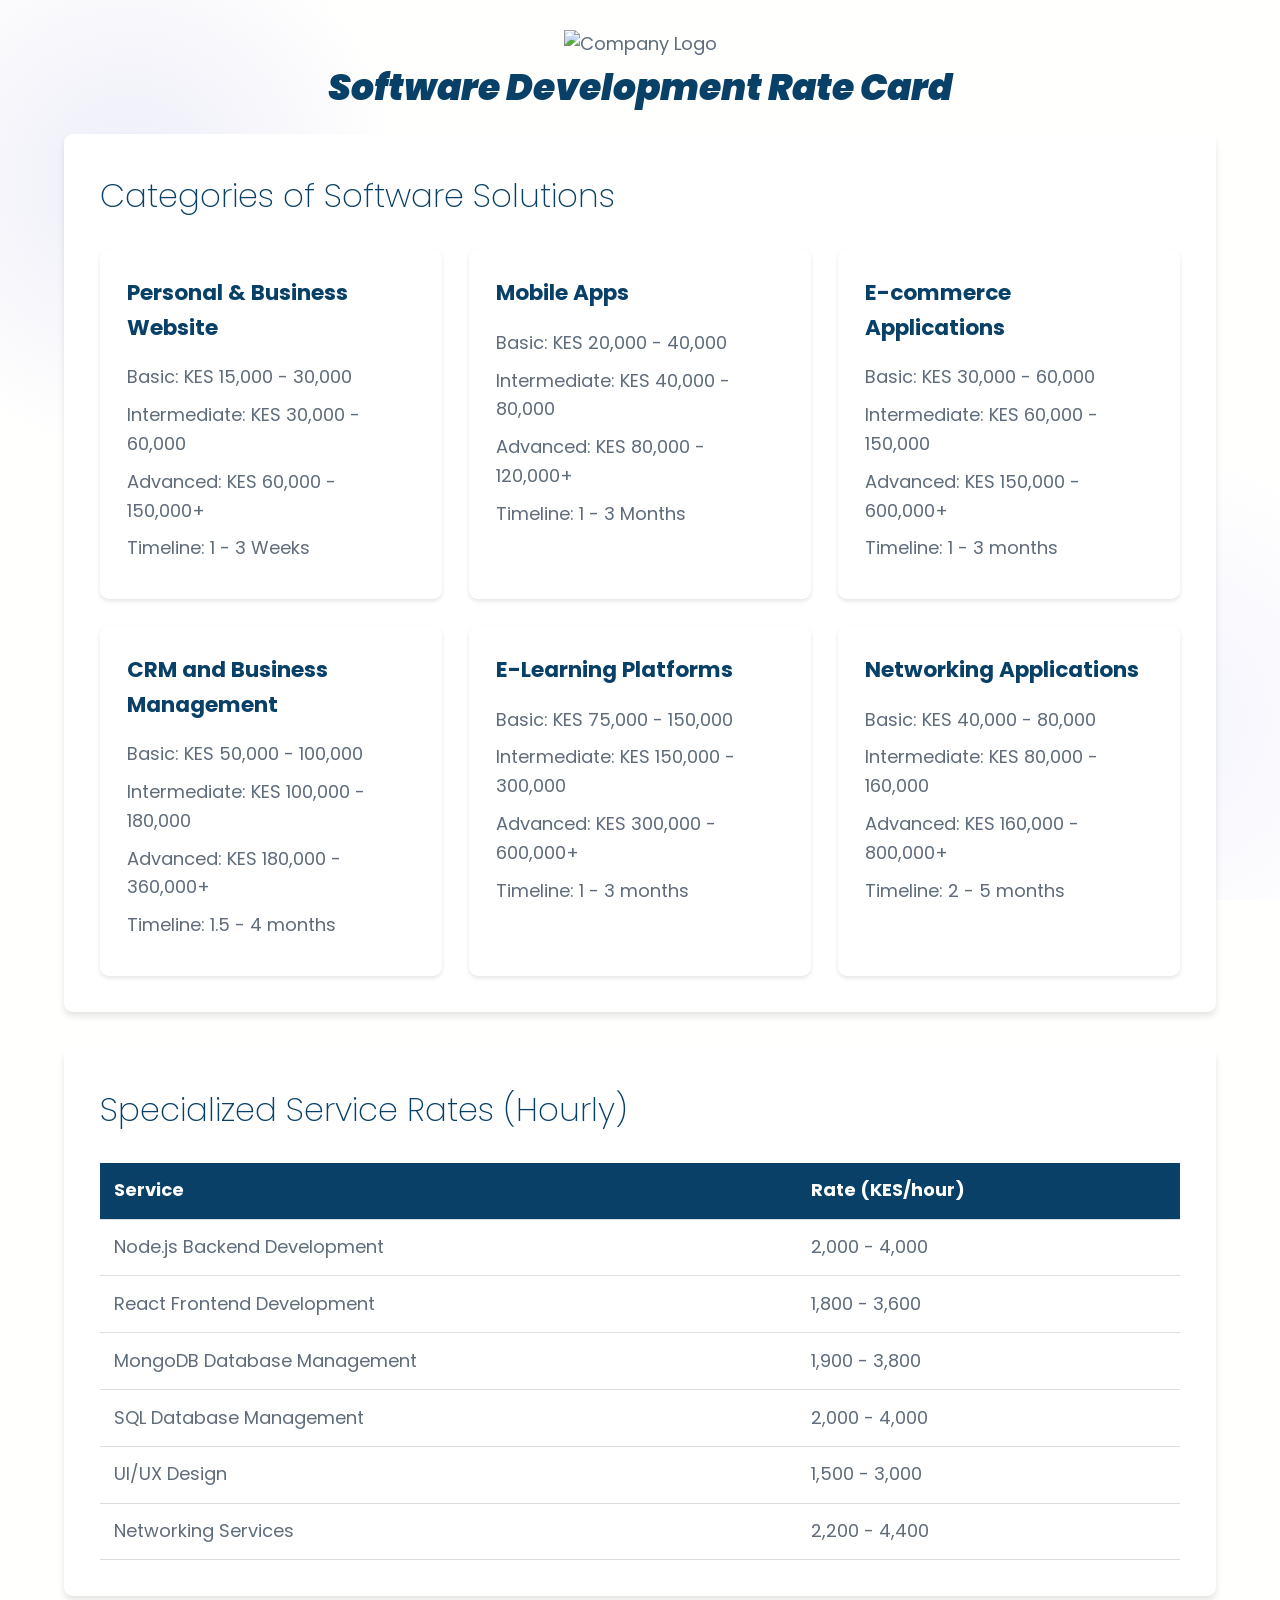
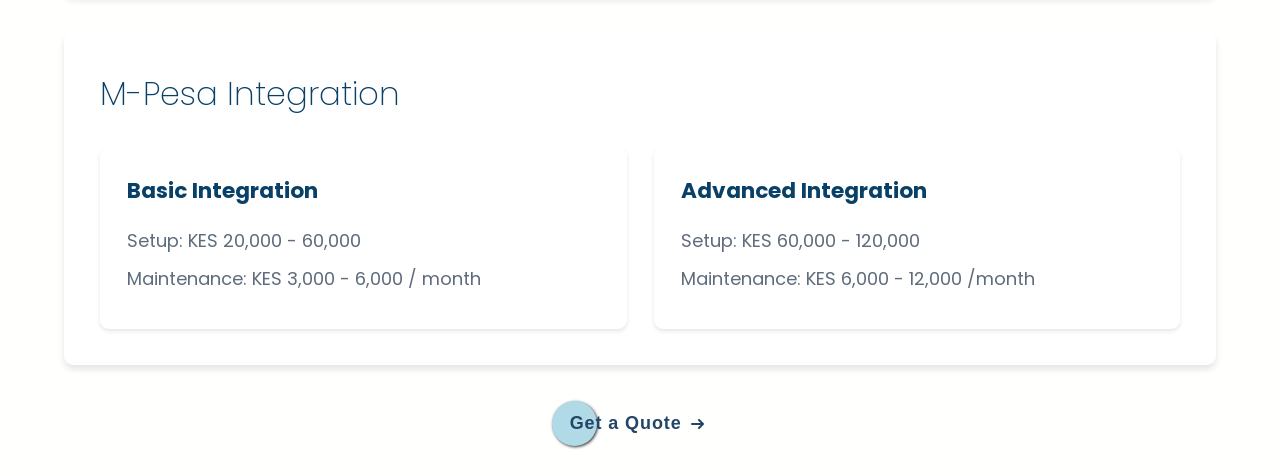
==== index.html @ d0107590 "New commit with full functionalites" ====
<!DOCTYPE html>
<html lang="en">
<head>
    <meta charset="UTF-8">
    <meta name="viewport" content="width=device-width, initial-scale=1.0">
    <title>Software Development Rate Card</title>
    <link href="https://fonts.googleapis.com/css2?family=Inter:wght@400;600;700&display=swap" rel="stylesheet">
    <!-- Add Bootstrap Icons CSS -->
    <link rel="stylesheet" href="https://cdn.jsdelivr.net/npm/bootstrap-icons@1.7.2/font/bootstrap-icons.css">
    <style>
        @import url('https://fonts.googleapis.com/css2?family=Open+Sans:ital,wght@0,300..800;1,300..800&family=Poppins:ital,wght@0,100;0,200;0,300;0,400;0,500;0,600;0,700;0,800;0,900;1,100;1,200;1,300;1,400;1,500;1,600;1,700;1,800;1,900&display=swap');

        :root {
            --primary-color: #094067;
            --secondary-color: #3da9fc;
            --accent-color: #ff6b6b;
            --text-color: #5f6c7b;
            --background-color: #fffffe;
            --card-background: #ffffff;
        }

        * {
            margin: 0;
            padding: 0;
            box-sizing: border-box;
        }

        html {
            font-size: 16px;
            scroll-behavior: smooth;
        }

        body {
            font-family: "Poppins", sans-serif;
            line-height: 1.6;
            color: var(--text-color);
            background-color: var(--background-color);
            background-image: 
                radial-gradient(circle at 10% 20%, rgba(78, 84, 200, 0.1) 0%, transparent 20%),
                radial-gradient(circle at 90% 80%, rgba(143, 148, 251, 0.1) 0%, transparent 20%);
            background-attachment: fixed;
            padding-bottom: 4.375rem;
            display: flex;
            flex-direction: column;
            align-items: center;
            justify-content: center;
            position: relative;
            
        }

        .container {
            width: 100%;
            align-items: center;
            justify-content: center;
            display: flex;
            flex-direction: column;

            /* margin: 0 auto; */
            /* padding: 2rem 1rem; */
            padding-bottom: 30px;
            
        }

        h1 {
            font-size: 2rem;
            font-weight: 900;
            font-style: italic;
            color: var(--primary-color);
            margin-bottom: 1rem;
            text-align: center;
            width: 90%;
        }

        .section {
            width: 90%;

            background-color: var(--card-background);
            border-radius: 0.5rem;
            box-shadow: 0 0.25rem 0.375rem rgba(0, 0, 0, 0.1);
            padding: 2rem;
            margin-bottom: 2rem;
        }

        h2 {
            font-size: 1.8rem;
            font-weight: 200;
            color: var(--primary-color);
            margin-bottom: 1.5rem;
        }

        .grid {
            display: grid;
            grid-template-columns: repeat(auto-fit, minmax(15.625rem, 1fr));
            gap: 1.5rem;
        }

        .card {
            background-color: var(--card-background);
            border-radius: 0.5rem;
            padding: 1.5rem;
            box-shadow: 0 0.125rem 0.25rem rgba(0, 0, 0, 0.1);
            transition: transform 0.3s ease;
        }

        .card:hover {
            transform: translateY(-0.3125rem);
        }

        .card h3 {
            font-size: 1.2rem;
            color: var(--primary-color);
            margin-bottom: 1rem;
        }

        .card p {
            margin-bottom: 0.5rem;
            font-size: 1rem;
        }

        table {
            width: 100%;
            border-collapse: collapse;
            margin-top: 1rem;
        }

        th, td {
            padding: 0.75rem;
            text-align: left;
            border-bottom: 1px solid #ddd;
            font-size: 1rem;
        }

        th {
            background-color: var(--primary-color);
            color: white;
        }

       

        .btn {
            display: inline-block;
            background-color: var(--accent-color);
            color: white;
            padding: 0.75rem 1.5rem;
            border-radius: 0.25rem;
            text-decoration: none;
            font-weight: bold;
            transition: background-color 0.3s ease;
            font-size: 1rem;
        }

        .btn:hover {
            background-color: #ff4757;
        }

        .modal {
            display: none;
            position: fixed;
            z-index: 1000;
            left: 0;
            top: 0;
            width: 100%;
            height: 100%;
            overflow: auto;
            align-items: center;
            background-color: rgba(0,0,0,0.4);
        }

        .modal-content {
            background-color: var(--card-background);
            margin: 5% auto 20% auto;
            padding: 1.25rem;
            border-radius: 0.5rem;
            width: 95%;
            max-width: 37.5rem;
        }
        
        /* From Uiverse.io by elijahgummer */ 
input {
  width: 200px;
  padding: 12px;
  border: 2px solid #3498db;
  border-radius: 8px;
  outline: none;
  font-size: 18px;
  transition: border-color 0.3s, box-shadow 0.3s, transform 0.3s;
  background-color: #fff;
  color: #333;
  box-sizing: border-box;
}

input:focus {
  border-color: #2980b9;
  box-shadow: 0 0 15px rgba(52, 152, 219, 0.5);
  transform: scale(1.02);
}

/* Placeholder Styling */
input::placeholder {
  color: #aaa;
  font-style: italic;
}

/* Hover Effect */
input:hover {
  background-color: #f0f8ff;
}


        .close {
            color: #aaa;
            float: right;
            font-size: 1.75rem;
            font-weight: bold;
            cursor: pointer;
        }

        .close:hover,
        .close:focus {
            color: #000;
            text-decoration: none;
            cursor: pointer;
        }

        form {
            display: grid;
            gap: 1rem;
        }

        label {
            font-weight: 600;
            font-size: 1rem;
        }

        input, select, textarea {
            width: 100%;
            padding: 0.5rem;
            border: 1px solid #ddd;
            border-radius: 0.25rem;
            font-size: 1rem;
        }

        #quoteBreakdown {
            margin-top: 1rem;
            padding: 1rem;
            background-color: #f0f0f0;
            border-radius: 0.25rem;
            font-size: 1rem;
        }
        .mdb{
            width: 330px;
            height: 80px;
            position: fixed;
            top: 20px;
            right: -2000px;
            transform: translateX(10);
        }
        .mdb.show{
            right: 20px;
        }
        .snackbar {
           width: 100%;
           height: 100%;
            border-radius: 8px;
            box-sizing: border-box;
            padding: 10px 15px;
            background-color: #ffffff;
            box-shadow: rgba(149, 157, 165, 0.2) 0px 8px 24px;
            position: relative;
            overflow: hidden;
            display: flex;
            align-items: center;
            justify-content: space-around;
            gap: 15px;
            
            }
            .wave {
            position: absolute;
            transform: rotate(90deg);
            left: -31px;
            top: 32px;
            width: 80px;
            /* fill: #04e4003a; */
            }
            .icon-container {
            width: 35px;
            height: 35px;
            display: flex;
            justify-content: center;
            align-items: center;
            /* background-color: #04e40048; */
            border-radius: 50%;
            margin-left: 8px;
            }
            .snackbar_icon {
            width: 17px;
            height: 17px;
            
            }
            .message-text-container {
            display: flex;
            flex-direction: column;
            justify-content: center;
            align-items: flex-start;
            flex-grow: 1;
            }
            .message-text,
            .sub-text {
            margin: 0;
            cursor: default;
            }
            .message-text {
            /* color: #269b24; */
            font-size: 17px;
            font-weight: 700;
            }
            .sub-text {
            font-size: 14px;
            color: #555;
            }
            .cross-icon {
            width: 18px;
            height: 18px;
            color: #555;
            cursor: pointer;
            }
        .mobile-nav {
            position: fixed;
            bottom: 0;
            left: 0;
            right: 0;
            background-color: var(--card-background);
            box-shadow: 0 -0.125rem 0.625rem rgba(0, 0, 0, 0.1);
            display: flex;
            justify-content: space-around;
            padding: 0.625rem 0;
            z-index: 1000;
        }

        .mobile-nav a {
            display: flex;
            flex-direction: column;
            align-items: center;
            text-decoration: none;
            color: var(--text-color);
            font-size: 0.8rem;
        }

        .mobile-nav .icon {
            background-color: var(--primary-color);
            width: 2.5rem;
            height: 2.5rem;
            border-radius: 50%;
            display: flex;
            justify-content: center;
            align-items: center;
            margin-bottom: 0.3125rem;
            transition: all 0.3s ease;
            font-size: 1.25rem;
        }

        .mobile-nav a.active .icon {
            background-color: var(--secondary-color);
            transform: translateY(-0.625rem);
        }
        .mobile-nav i{
            color: var(--background-color);
        }
        .mobile-nav a.active {
            color: var(--primary-color);

        }
/* From Uiverse.io by alexmaracinaru */ 
.cta {
  position: relative;
  margin: auto;
  padding: 12px 18px;
  transition: all 0.2s ease;
  border: none;
  background: none;
  cursor: pointer;
}

.cta:before {
  content: "";
  position: absolute;
  top: 0;
  left: 0;
  display: block;
  border-radius: 50px;
  background: #b1dae7;
  width: 45px;
  height: 45px;
  transition: all 0.3s ease;
  box-shadow: #333 1px 1px 3px;

}

.cta span {
  position: relative;
  font-family: "Ubuntu", sans-serif;
  font-size: 18px;
  font-weight: 700;
  letter-spacing: 0.05em;
  color: #234567;
}

.cta svg {
  position: relative;
  top: 0;
  margin-left: 10px;
  fill: none;
  stroke-linecap: round;
  stroke-linejoin: round;
  stroke: #234567;
  stroke-width: 2;
  transform: translateX(-5px);
  transition: all 0.3s ease;
}
.header {
            text-align: center;
            margin-top: 30px;
        }

        .logo {
            max-width: 200px;
            height: auto;
        }

.cta:hover:before {
  width: 100%;
  background: #b1dae7;
}

.cta:hover svg {
  transform: translateX(0);
}

.cta:active {
  transform: scale(0.95);
}

        @media (min-width: 48rem) {
            html {
                font-size: 18px;
            }

            .mobile-nav {
                display: none;
            }

            body {
                padding-bottom: 0;
            }
        }

        @media (max-width: 48rem) {
            .grid {
                grid-template-columns: 1fr;
            }
        }
    </style>
</head>
<body>
    <div class="container">
        <header class="header">
            <img src="https://konnektsmartlife.net/img/logo(v5).png" alt="Company Logo" class="logo">
            
        </header>
        <h1>Software Development Rate Card</h1>

        <section id="categories" class="section">
            <h2>Categories of Software Solutions</h2>
            <div class="grid">
                <div class="card">
                    <h3>Personal & Business Website</h3>
                    <p>Basic: KES 15,000 - 30,000</p>
                    <p>Intermediate: KES 30,000 - 60,000</p>
                    <p>Advanced: KES 60,000 - 150,000+</p>
                    <p>Timeline: 1 - 3 Weeks</p>
                </div>
                <div class="card">
                    <h3>Mobile Apps</h3>
                    <p>Basic: KES 20,000 - 40,000</p>
                    <p>Intermediate: KES 40,000 - 80,000</p>
                    <p>Advanced: KES 80,000 - 120,000+</p>
                    <p>Timeline: 1 - 3 Months</p>
                </div>
                <div class="card">
                    <h3>E-commerce Applications</h3>
                    <p>Basic: KES 30,000 - 60,000</p>
                    <p>Intermediate: KES 60,000 - 150,000</p>
                    <p>Advanced: KES 150,000 - 600,000+</p>
                    <p>Timeline: 1 - 3 months</p>
                </div>
                <div class="card">
                    <h3>CRM and Business Management</h3>
                    <p>Basic: KES 50,000 - 100,000</p>
                    <p>Intermediate: KES 100,000 - 180,000</p>
                    <p>Advanced: KES 180,000 - 360,000+</p>
                    <p>Timeline: 1.5 - 4 months</p>
                </div>
                
                <div class="card">
                    <h3>E-Learning Platforms</h3>
                    <p>Basic: KES 75,000 - 150,000</p>
                    <p>Intermediate: KES 150,000 - 300,000</p>
                    <p>Advanced: KES 300,000 - 600,000+</p>
                    <p>Timeline: 1 - 3 months</p>
                </div>
                <div class="card">
                    <h3>Networking Applications</h3>
                    <p>Basic: KES 40,000 - 80,000</p>
                    <p>Intermediate: KES 80,000 - 160,000</p>
                    <p>Advanced: KES 160,000 - 800,000+</p>
                    <p>Timeline: 2 - 5 months</p>
                </div>
            </div>
        </section>

        <section id="hourly-rates" class="section">
            <h2>Specialized Service Rates (Hourly)</h2>
            <table>
                <thead>
                    <tr>
                        <th>Service</th>
                        <th>Rate (KES/hour)</th>
                    </tr>
                </thead>
                <tbody>
                    <tr>
                        <td>Node.js Backend Development</td>
                        <td>2,000 - 4,000</td>
                    </tr>
                    <tr>
                        <td>React Frontend Development</td>
                        <td>1,800 - 3,600</td>
                    </tr>
                    <tr>
                        <td>MongoDB Database Management</td>
                        <td>1,900 - 3,800</td>
                    </tr>
                    <tr>
                        <td>SQL Database Management</td>
                        <td>2,000 - 4,000</td>
                    </tr>
                    <tr>
                        <td>UI/UX Design</td>
                        <td>1,500 - 3,000</td>
                    </tr>
                    <tr>
                        <td>Networking Services</td>
                        <td>2,200 - 4,400</td>
                    </tr>
                </tbody>
            </table>
        </section>

        <section id="mpesa" class="section">
            <h2>M-Pesa Integration</h2>
            <div class="grid">
                <div class="card">
                    <h3>Basic Integration</h3>
                    <p>Setup: KES 20,000 - 60,000</p>
                    <p>Maintenance: KES 3,000 - 6,000 / month</p>
                </div>
                <div class="card">
                    <h3>Advanced Integration</h3>
                    <p>Setup: KES 60,000 - 120,000</p>
                    <p>Maintenance: KES 6,000 - 12,000 /month</p>
                </div>
            </div>
        </section>
        
        <button class="cta" id="getQuoteBtn">
          <span>Get a Quote</span>
          <svg width="15px" height="10px" viewBox="0 0 13 10">
            <path d="M1,5 L11,5"></path>
            <polyline points="8 1 12 5 8 9"></polyline>
          </svg>
        </button>
    </div>

    <div id="quoteModal" class="modal">
        <div class="modal-content">
            <span class="close">&times;</span>
            <h2>Request a Quote</h2>
            <form id="quoteForm">
                <label for="name">Name:</label>
                <input type="text" id="name" name="name" required>

                <label for="email">Email:</label>
                <input type="email" id="email" name="email" required>
                
                <label for="projectType">Project Type:</label>
                <select id="projectType" name="projectType" required>
                    <option value="">Select a project type</option>
                    <option value="Website">Personal/Business Website</option>
                    <option value="Mobile">Mobile App</option>
                    <option value="E-commerce">E-commerce Application</option>
                    <option value="CRM">CRM and Business Management</option>
                    <option value="E-Learning">E-Learning Platform</option>
                    <option value="Networking">Networking and IoT Application</option>

                </select>

                <label for="projectSize">Project Size:</label>
                <select id="projectSize" name="projectSize" required>
                    <option value="">Select project size</option>
                    <option value="Basic">Basic</option>
                    <option value="Intermediate">Intermediate</option>
                    <option value="Advanced">Advanced</option>
                </select>

                <label for="additionalServices">Additional Services:</label>
                <select id="additionalServices" name="additionalServices" multiple>
                    <option value="UI/UX Design">UI/UX Design</option>
                    <option value="Database Management">Database Management</option>
                    <option value="MPesa Integration">M-Pesa Integration</option>
                </select>

                <label for="message">Additional Details:</label>
                <textarea id="message" name="message" rows="4"></textarea>

                <div id="quoteBreakdown"></div>
                <button class="cta" type="submit" id="getQuoteBtn">
                    <span>Submit Quote Request</span>
                    <svg width="15px" height="10px" viewBox="0 0 13 10">
                      <path d="M1,5 L11,5"></path>
                      <polyline points="8 1 12 5 8 9"></polyline>
                    </svg>
                  </button>
            </form>
        </div>
    </div>
    <div class="mdb">
        <div class="snackbar">
            <svg class="wave" viewBox="0 0 1440 320" xmlns="http://www.w3.org/2000/svg">
              <path
                d="M0,256L11.4,240C22.9,224,46,192,69,192C91.4,192,114,224,137,234.7C160,245,183,235,206,213.3C228.6,192,251,160,274,149.3C297.1,139,320,149,343,181.3C365.7,213,389,267,411,282.7C434.3,299,457,277,480,250.7C502.9,224,526,192,549,181.3C571.4,171,594,181,617,208C640,235,663,277,686,256C708.6,235,731,149,754,122.7C777.1,96,800,128,823,165.3C845.7,203,869,245,891,224C914.3,203,937,117,960,112C982.9,107,1006,181,1029,197.3C1051.4,213,1074,171,1097,144C1120,117,1143,107,1166,133.3C1188.6,160,1211,224,1234,218.7C1257.1,213,1280,139,1303,133.3C1325.7,128,1349,192,1371,192C1394.3,192,1417,128,1429,96L1440,64L1440,320L1428.6,320C1417.1,320,1394,320,1371,320C1348.6,320,1326,320,1303,320C1280,320,1257,320,1234,320C1211.4,320,1189,320,1166,320C1142.9,320,1120,320,1097,320C1074.3,320,1051,320,1029,320C1005.7,320,983,320,960,320C937.1,320,914,320,891,320C868.6,320,846,320,823,320C800,320,777,320,754,320C731.4,320,709,320,686,320C662.9,320,640,320,617,320C594.3,320,571,320,549,320C525.7,320,503,320,480,320C457.1,320,434,320,411,320C388.6,320,366,320,343,320C320,320,297,320,274,320C251.4,320,229,320,206,320C182.9,320,160,320,137,320C114.3,320,91,320,69,320C45.7,320,23,320,11,320L0,320Z"
                fill-opacity="1"
              ></path>
            </svg>
          
            <div class="icon-container">
              
            </div>
            <div class="message-text-container">
              <p class="message-text">Success message</p>
              <p class="sub-text" id="text_message"></p>
            </div>
            <svg
              xmlns="http://www.w3.org/2000/svg"
              viewBox="0 0 15 15"
              stroke-width="0"
              fill="none"
              stroke="currentColor"
              class="cross-icon"
            >
              <path
                fill="currentColor"
                d="M11.7816 4.03157C12.0062 3.80702 12.0062 3.44295 11.7816 3.2184C11.5571 2.99385 11.193 2.99385 10.9685 3.2184L7.50005 6.68682L4.03164 3.2184C3.80708 2.99385 3.44301 2.99385 3.21846 3.2184C2.99391 3.44295 2.99391 3.80702 3.21846 4.03157L6.68688 7.49999L3.21846 10.9684C2.99391 11.193 2.99391 11.557 3.21846 11.7816C3.44301 12.0061 3.80708 12.0061 4.03164 11.7816L7.50005 8.31316L10.9685 11.7816C11.193 12.0061 11.5571 12.0061 11.7816 11.7816C12.0062 11.557 12.0062 11.193 11.7816 10.9684L8.31322 7.49999L11.7816 4.03157Z"
                clip-rule="evenodd"
                fill-rule="evenodd"
              ></path>
            </svg>
          </div>
    </div>
   
    
    
    <nav class="mobile-nav">
        <a href="#categories" class="nav-item">
            <div class="icon"><i class="bi bi-grid"></i></div>
            <span>Categories</span>
        </a>
        <a href="#hourly-rates" class="nav-item">
            <div class="icon"><i class="bi bi-clock"></i></div>
            <span>Rates</span>
        </a>
        <a href="#mpesa" class="nav-item">
            <div class="icon"><i class="bi bi-credit-card"></i></div>
            <span>M-Pesa</span>
        </a>
        <a href="#" class="nav-item" id="mobileQuoteBtn">
            <div class="icon"><i class="bi bi-calculator"></i></div>
            <span>Quote</span>
        </a>
    </nav>
    <script src="https://cdnjs.cloudflare.com/ajax/libs/jquery/3.7.1/jquery.min.js" integrity="sha512-v2CJ7UaYy4JwqLDIrZUI/4hqeoQieOmAZNXBeQyjo21dadnwR+8ZaIJVT8EE2iyI61OV8e6M8PP2/4hpQINQ/g==" crossorigin="anonymous" referrerpolicy="no-referrer"></script>
    <script>
        // Modal functionality
        const modal = document.getElementById("quoteModal");
        const btn = document.getElementById("getQuoteBtn");
        const mobileBtn = document.getElementById("mobileQuoteBtn");
        const span = document.getElementsByClassName("close")[0];
        const snackbar = $('.mdb')

        function showSnackBar(type,message){
            const icon = $('.icon-container')
            const msgBox = $('.sub-text')
            const text  = $('.message-text')
            const wave = $('.wave')
            const successIcon = `
            <svg
                xmlns="http://www.w3.org/2000/svg"
                viewBox="0 0 512 512"
                stroke-width="0"
                fill="currentColor"
                stroke="currentColor"
                class="snackbar_icon"
                style="color: #269b24;"
              >
                <path
                  d="M256 48a208 208 0 1 1 0 416 208 208 0 1 1 0-416zm0 464A256 256 0 1 0 256 0a256 256 0 1 0 0 512zM369 209c9.4-9.4 9.4-24.6 0-33.9s-24.6-9.4-33.9 0l-111 111-47-47c-9.4-9.4-24.6-9.4-33.9 0s-9.4 24.6 0 33.9l64 64c9.4 9.4 24.6 9.4 33.9 0L369 209z"
                ></path>
              </svg>
            `
            const errorIcon =`    <svg
                                    xmlns="http://www.w3.org/2000/svg"
                                    viewBox="0 0 512 512"
                                    stroke-width="0"
                                    fill="currentColor"
                                    stroke="currentColor"
                                    class="snackbar_icon"
                                    style="color: #d10d0d;"
                                    >
                                    <path
                                        d="M256 48a208 208 0 1 1 0 416 208 208 0 1 1 0-416zm0 464A256 256 0 1 0 256 0a256 256 0 1 0 0 512zM175 175c-9.4 9.4-9.4 24.6 0 33.9l47 47-47 47c-9.4 9.4-9.4 24.6 0 33.9s24.6 9.4 33.9 0l47-47 47 47c9.4 9.4 24.6 9.4 33.9 0s9.4-24.6 0-33.9l-47-47 47-47c9.4-9.4 9.4-24.6 0-33.9s-24.6-9.4-33.9 0l-47 47-47-47c-9.4-9.4-24.6-9.4-33.9 0z"
                                    ></path>
                                    </svg>`
            if(type==='success'){
                icon.html(successIcon)
                msgBox.html(message)
                text.html('Success Message')

                text.css('color','#269b24')
                wave.css('fill','#04e4003a')
                icon.css('background-color','#04e40048 ')
            }
            else{
                icon.html(errorIcon)
                msgBox.html(message)
                text.html('Error Message')
                text.css('color','#d10d0d')
                wave.css('fill','#fc0c0c3a')
                icon.css('background-color','#fc0c0c48')
            }
            snackbar.addClass('show')

            setTimeout(()=>{
                snackbar.removeClass('show')
            },6000)

        }
        btn.onclick = function() {
            modal.style.display = "block";
        }

        mobileBtn.onclick = function() {
            modal.style.display = "block";
        }

        span.onclick = function() {
            modal.style.display = "none";
        }

        window.onclick = function(event) {
            if (event.target == modal) {
                modal.style.display = "none";
            }
        }

        // Mobile navigation functionality
        const navItems = document.querySelectorAll('.nav-item');

        navItems.forEach(item => {
            item.addEventListener('click', function() {
                navItems.forEach(i => i.classList.remove('active'));
                this.classList.add('active');
            });
        });

        // Intersection Observer for section highlighting
        const sections = document.querySelectorAll('section');
        const observerOptions = {
            root: null,
            rootMargin: '0px',
            threshold: 0.7,
        };

        const observer = new IntersectionObserver((entries) => {
            entries.forEach(entry => {
                if (entry.isIntersecting) {
                    const id = entry.target.getAttribute('id');
                    document.querySelector(`.nav-item[href="#${id}"]`).classList.add('active');
                } else {
                    const id = entry.target.getAttribute('id');
                    document.querySelector(`.nav-item[href="#${id}"]`).classList.remove('active');
                }
            });
        }, observerOptions);

        sections.forEach(section => {
            observer.observe(section);
        });

        // Quote calculation and breakdown
        const form = document.getElementById('quoteForm');
        const quoteBreakdown = document.getElementById('quoteBreakdown');

        form.addEventListener('change', updateQuote);
        form.addEventListener('submit', function(e) {
            e.preventDefault();
            const basePrice = parseInt(document.getElementById('basePrice').innerHTML.replace(',', ''))
            const additionalPrice = parseInt(document.getElementById('additionalPrice').innerHTML.replace(',', ''))
            const totalPrice = parseInt(document.getElementById('totalPrice').innerHTML.replace(',', ''))
            const name = document.getElementById('name').value
            const email = document.getElementById('email').value
            const projectType = document.getElementById('projectType').value
            const projectSize = document.getElementById('projectSize').value
            const additionalServices = document.getElementById('additionalServices')
            const selectedServices = Array.from(additionalServices.selectedOptions).map(option => option.value);
            const additionalInfo = document.getElementById('message').value

            let payload = {
                name:name,
                email:email,
                projectSize:projectSize,
                projectType:projectType,
                additionalServices:selectedServices,
                additionalInfo:additionalInfo,
                basePrice:basePrice,
                additionalPrice:additionalPrice,
                totalPrice:totalPrice
            }
            console.table(JSON.stringify(payload))
            $.ajax({
                method:'post',
                url:'https://konnektsmartlife.net/rickie/sendmail',
                data:payload,
                success:function(data){
                    modal.style.display = "none";

                    console.log(data)
                    showSnackBar('success',data.message)
                },
                error:function(err){
                    modal.style.display = "none";

                    console.log(err)
                    showSnackBar('error',"Something went wrong")
                }

            })
       
        });

        function updateQuote() {
            const projectType = document.getElementById('projectType').value;
            const projectSize = document.getElementById('projectSize').value;
            const additionalServices = Array.from(document.getElementById('additionalServices').selectedOptions).map(option => option.value);

            let basePrice = 0;
            let additionalCosts = 0;
           
            // Set base price based on project type and size
            switch(projectType) {
                case 'Website':
                    basePrice = projectSize === 'Basic' ? 15000 : projectSize === 'Intermediate' ? 30000 : 60000;
                    break
                case 'E-commerce':
                    basePrice = projectSize === 'Basic' ? 30000 : projectSize === 'Intermediate' ? 60000 : 150000;
                    break;
                case 'CRM':
                    basePrice = projectSize === 'Basic' ? 50000 : projectSize === 'Intermediate' ? 100000 : 180000;
                    break;
                
                case 'E-Learning':
                    basePrice = projectSize === 'Basic' ? 75000 : projectSize === 'Intermediate' ? 150000 : 300000;
                    break;
                case 'Networking':
                    basePrice = projectSize === 'Basic' ? 40000 : projectSize === 'Intermediate' ? 80000 : 160000;
                    break;
                case 'Mobile':
                basePrice = projectSize === 'Basic' ? 20000 : projectSize === 'Intermediate' ? 40000 : 80000;
                break;
            }

            // Add costs for additional services
            if (additionalServices.includes('UI/UX Design')) additionalCosts += 10000;
            if (additionalServices.includes('Database Management')) additionalCosts += 7000;
            if (additionalServices.includes('MPesa Intergration')) additionalCosts += 5000;

            const totalCost = basePrice + additionalCosts;
            quoteBreakdown.innerHTML = `
                <h3>Estimated Quote Breakdown:</h3>
                <p >Base Project Cost: KES <span id="basePrice"> ${basePrice.toLocaleString()}</span></p>
                <p >Additional Services: KES <span id="additionalPrice">${additionalCosts.toLocaleString()}</span> </p>
                <p ><strong>Total Estimated Cost: KES <span id="totalPrice">${totalCost.toLocaleString()}</span> </strong></p>
                <p><em>Note: This is a rough estimate. We'll provide a detailed quote via email.</em></p>
            `;
        }
    </script>
</body>
</html>
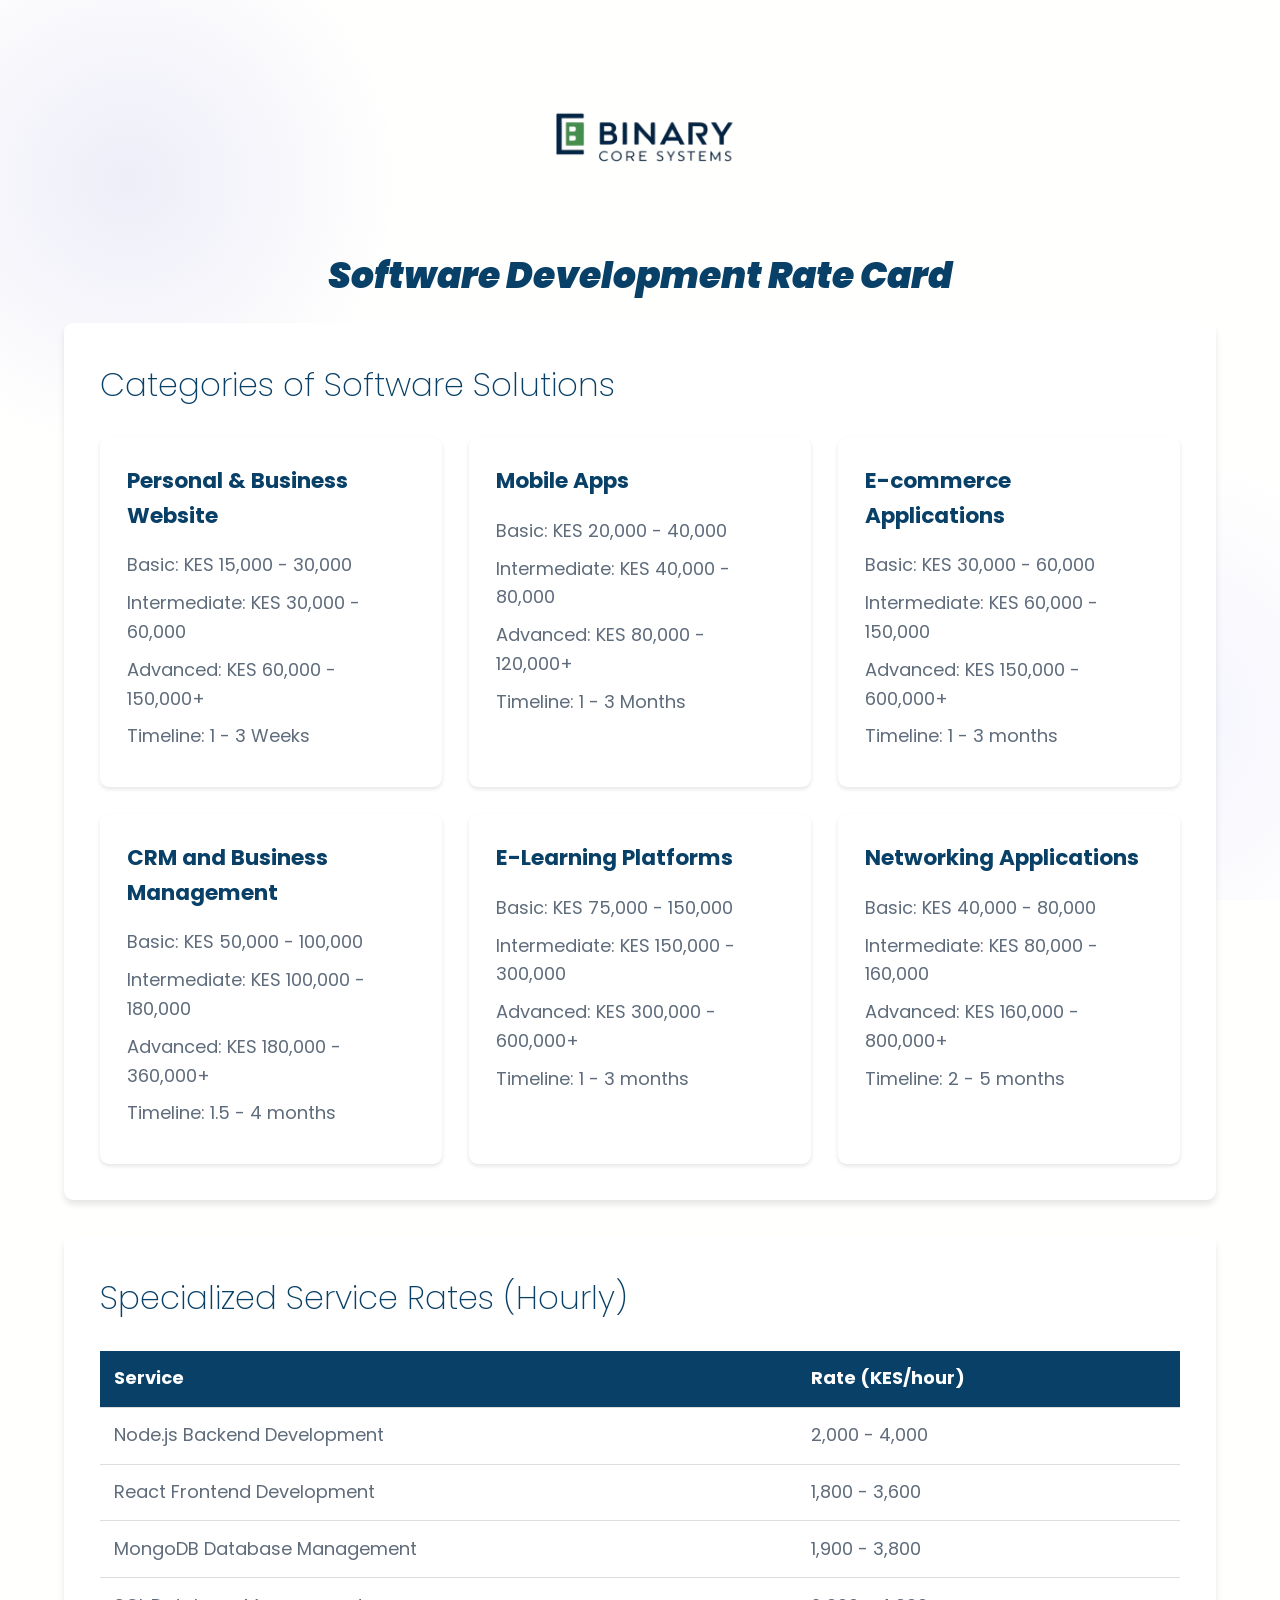
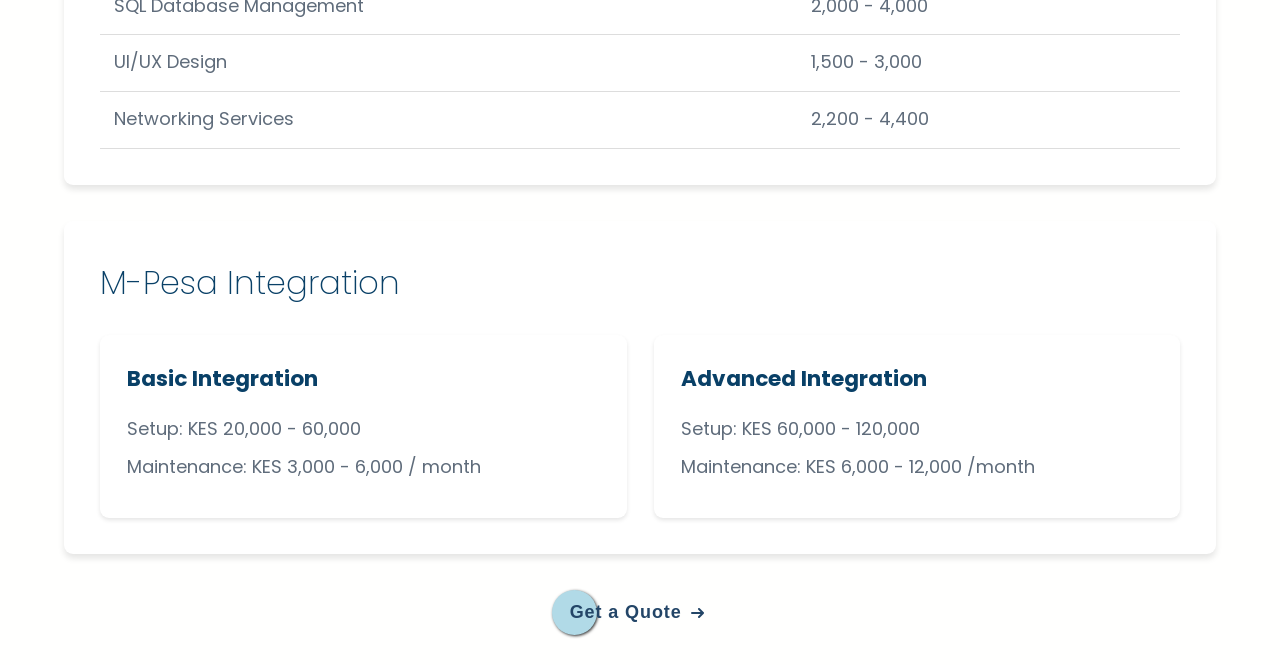
==== commit e7849a69: "changes the logo" ====
--- a/index.html
+++ b/index.html
@@ -464,7 +464,7 @@
 <body>
     <div class="container">
         <header class="header">
-            <img src="https://konnektsmartlife.net/img/logo(v5).png" alt="Company Logo" class="logo">
+            <img src="logo(v5).png" alt="Company Logo" class="logo">
             
         </header>
         <h1>Software Development Rate Card</h1>
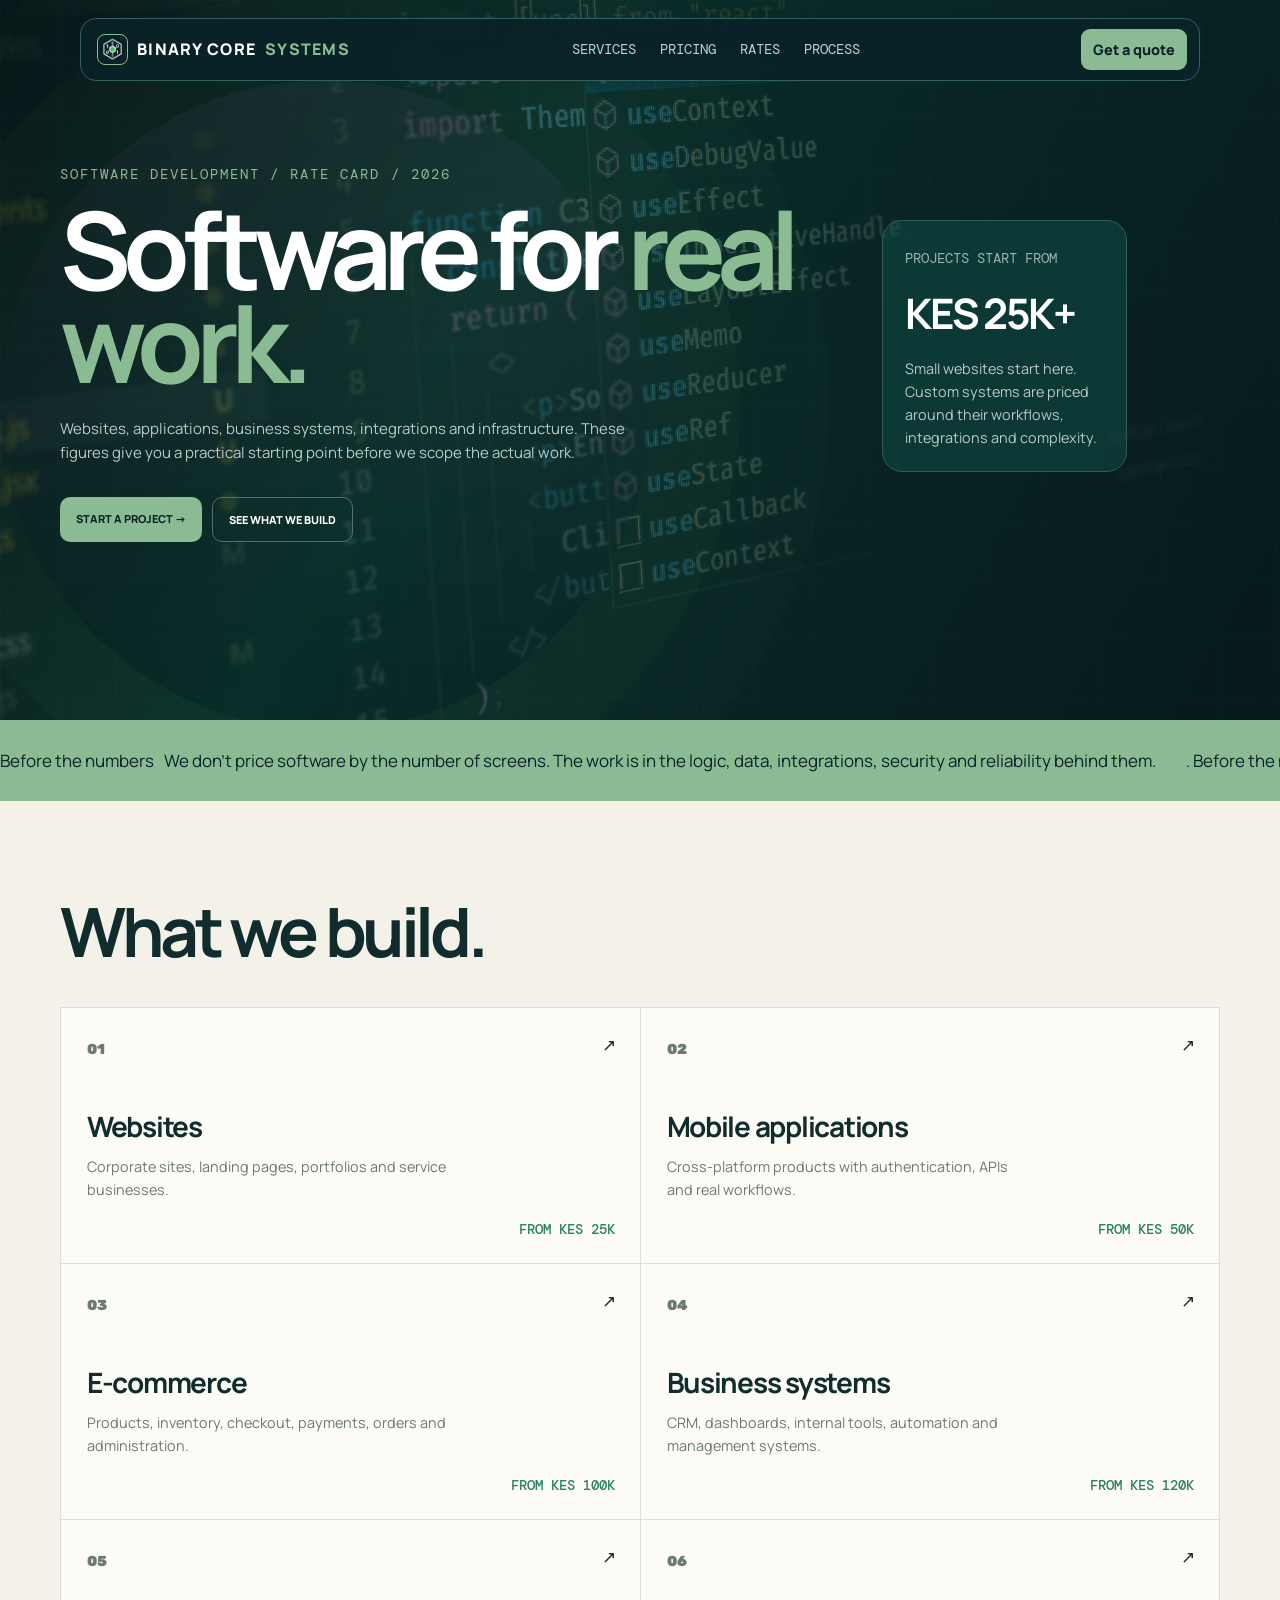
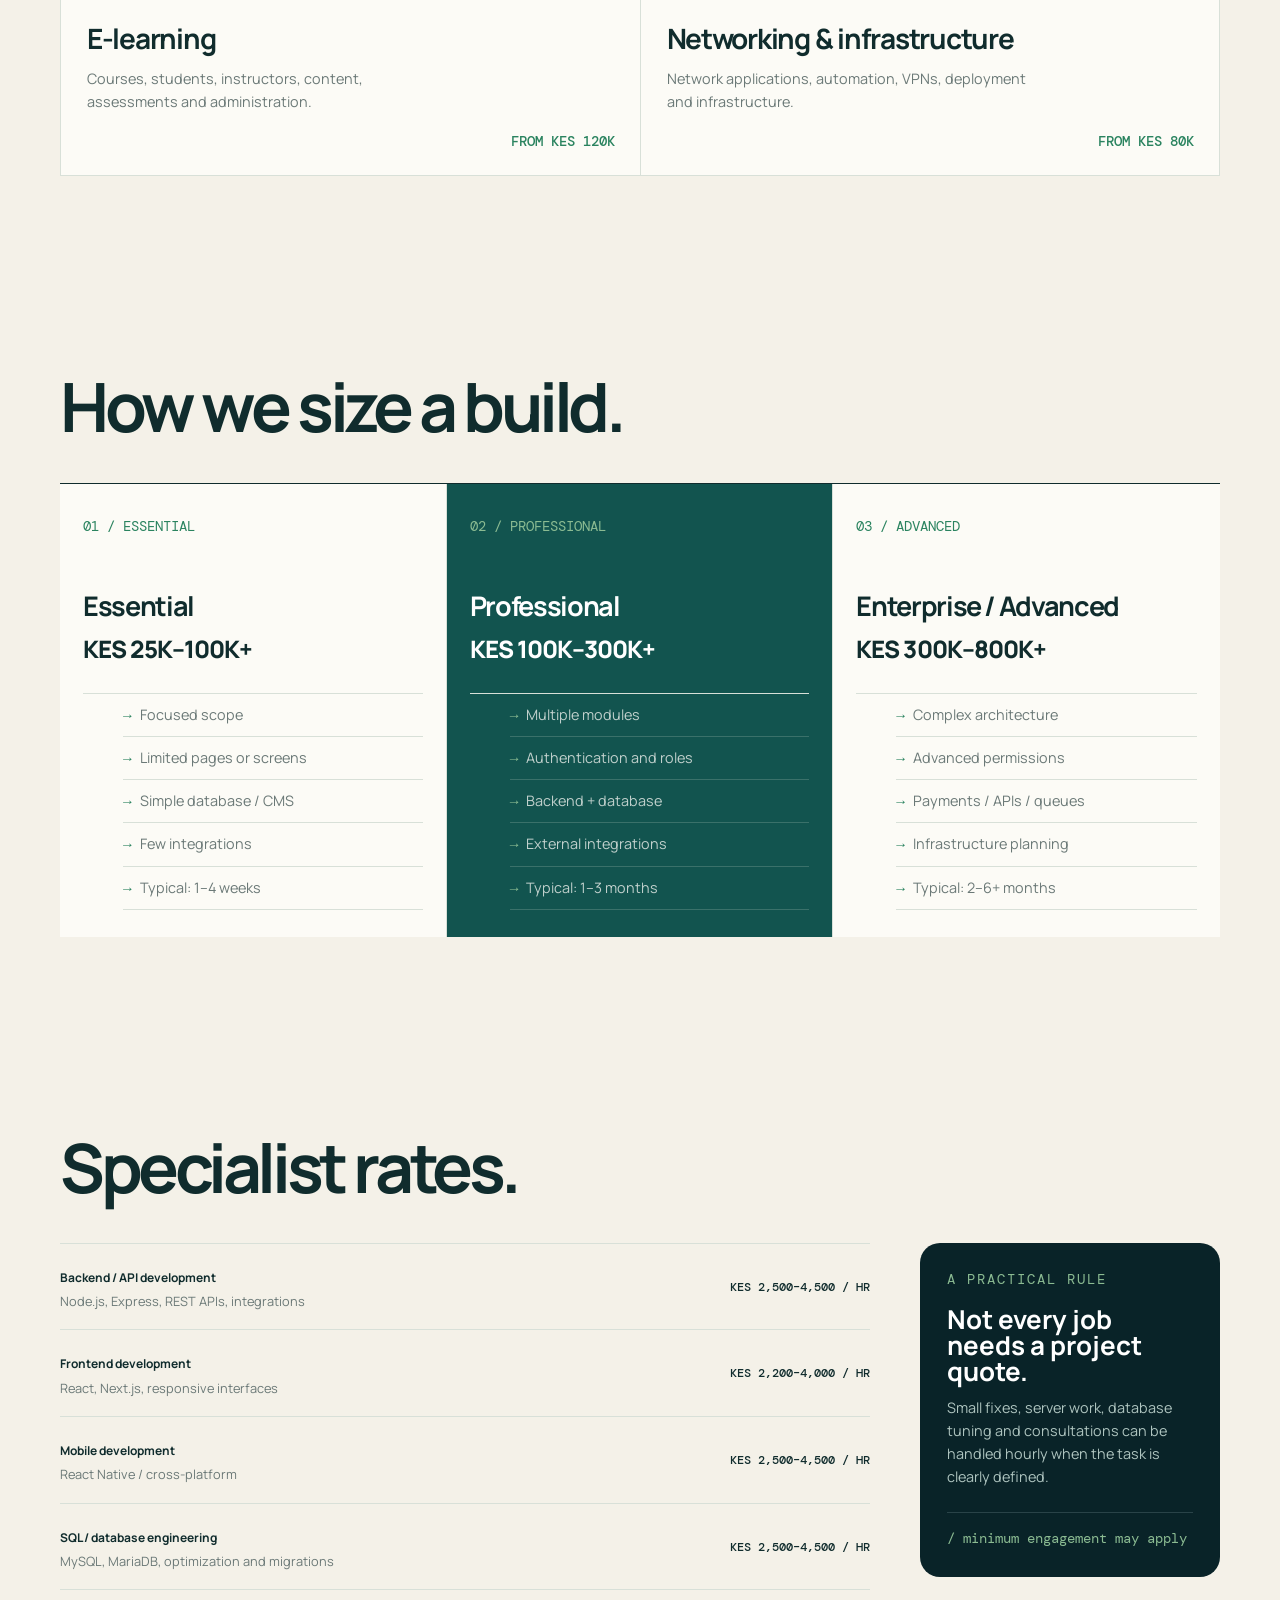
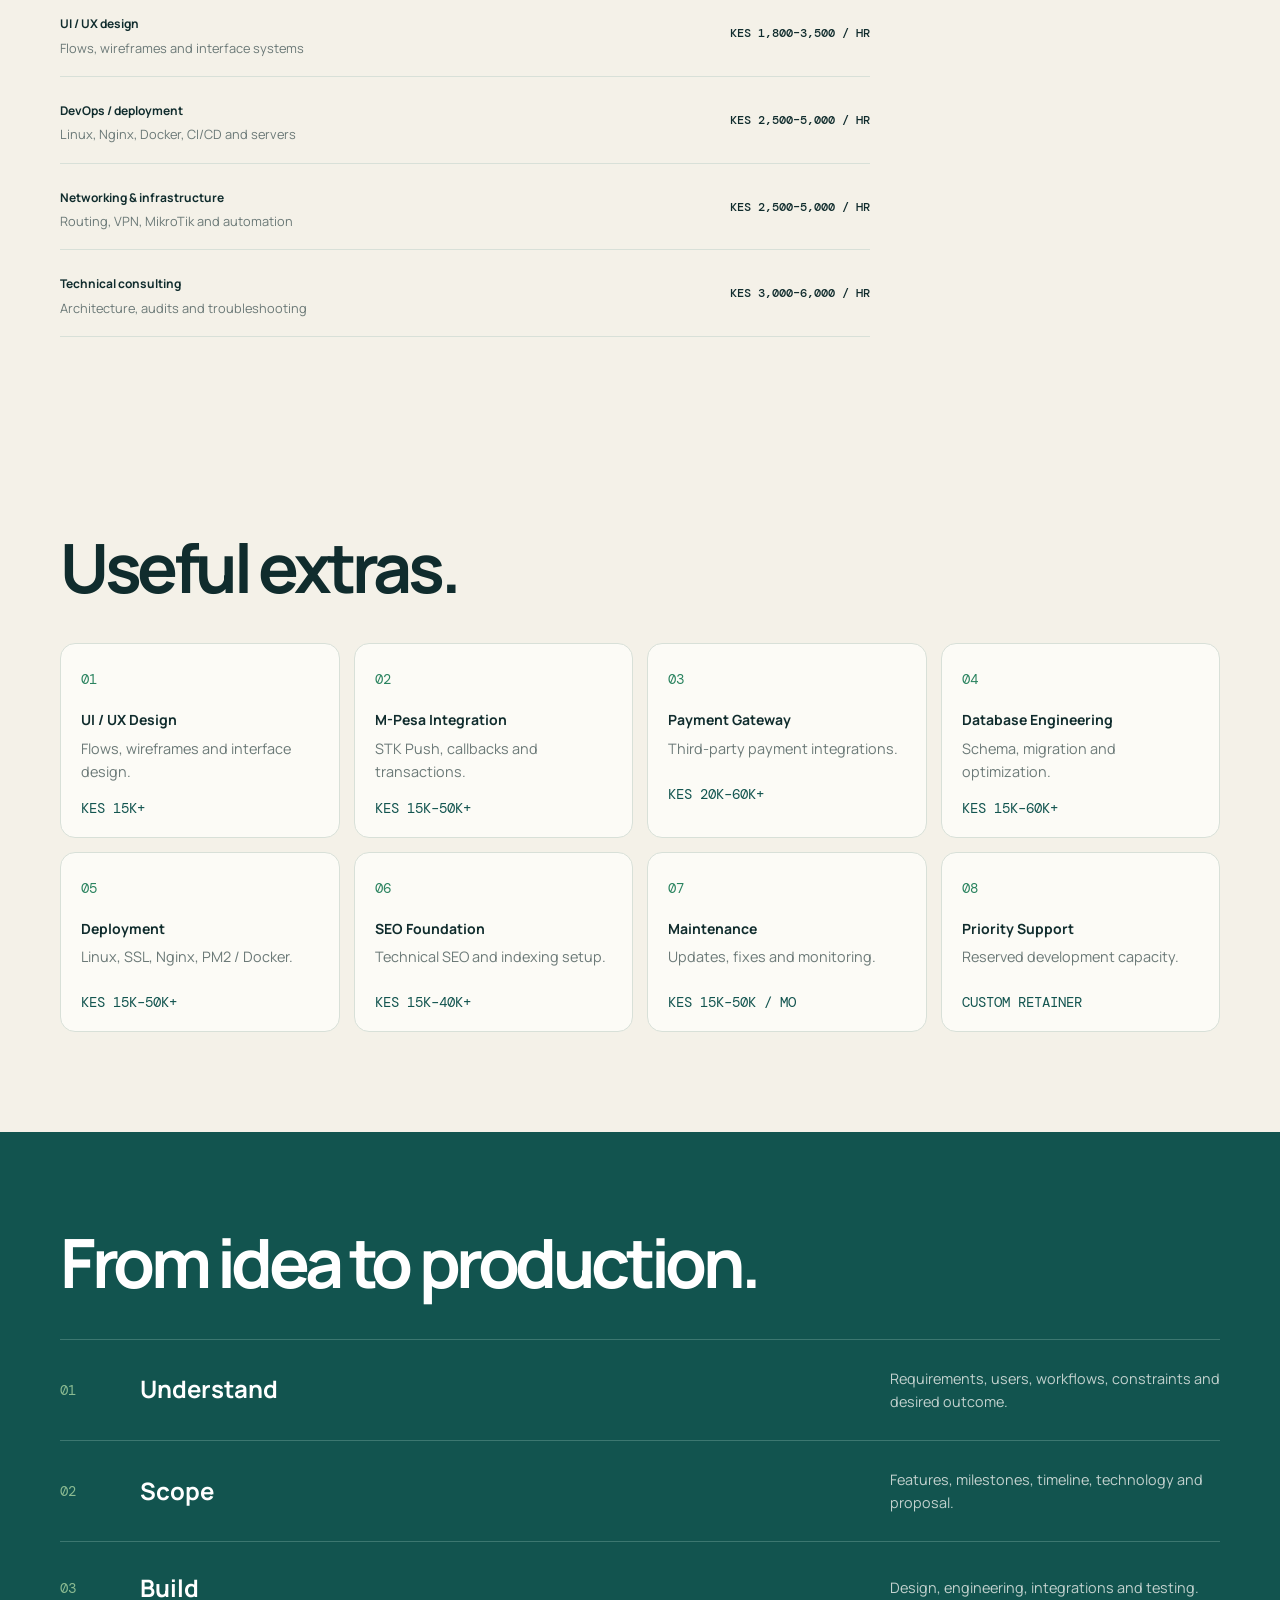
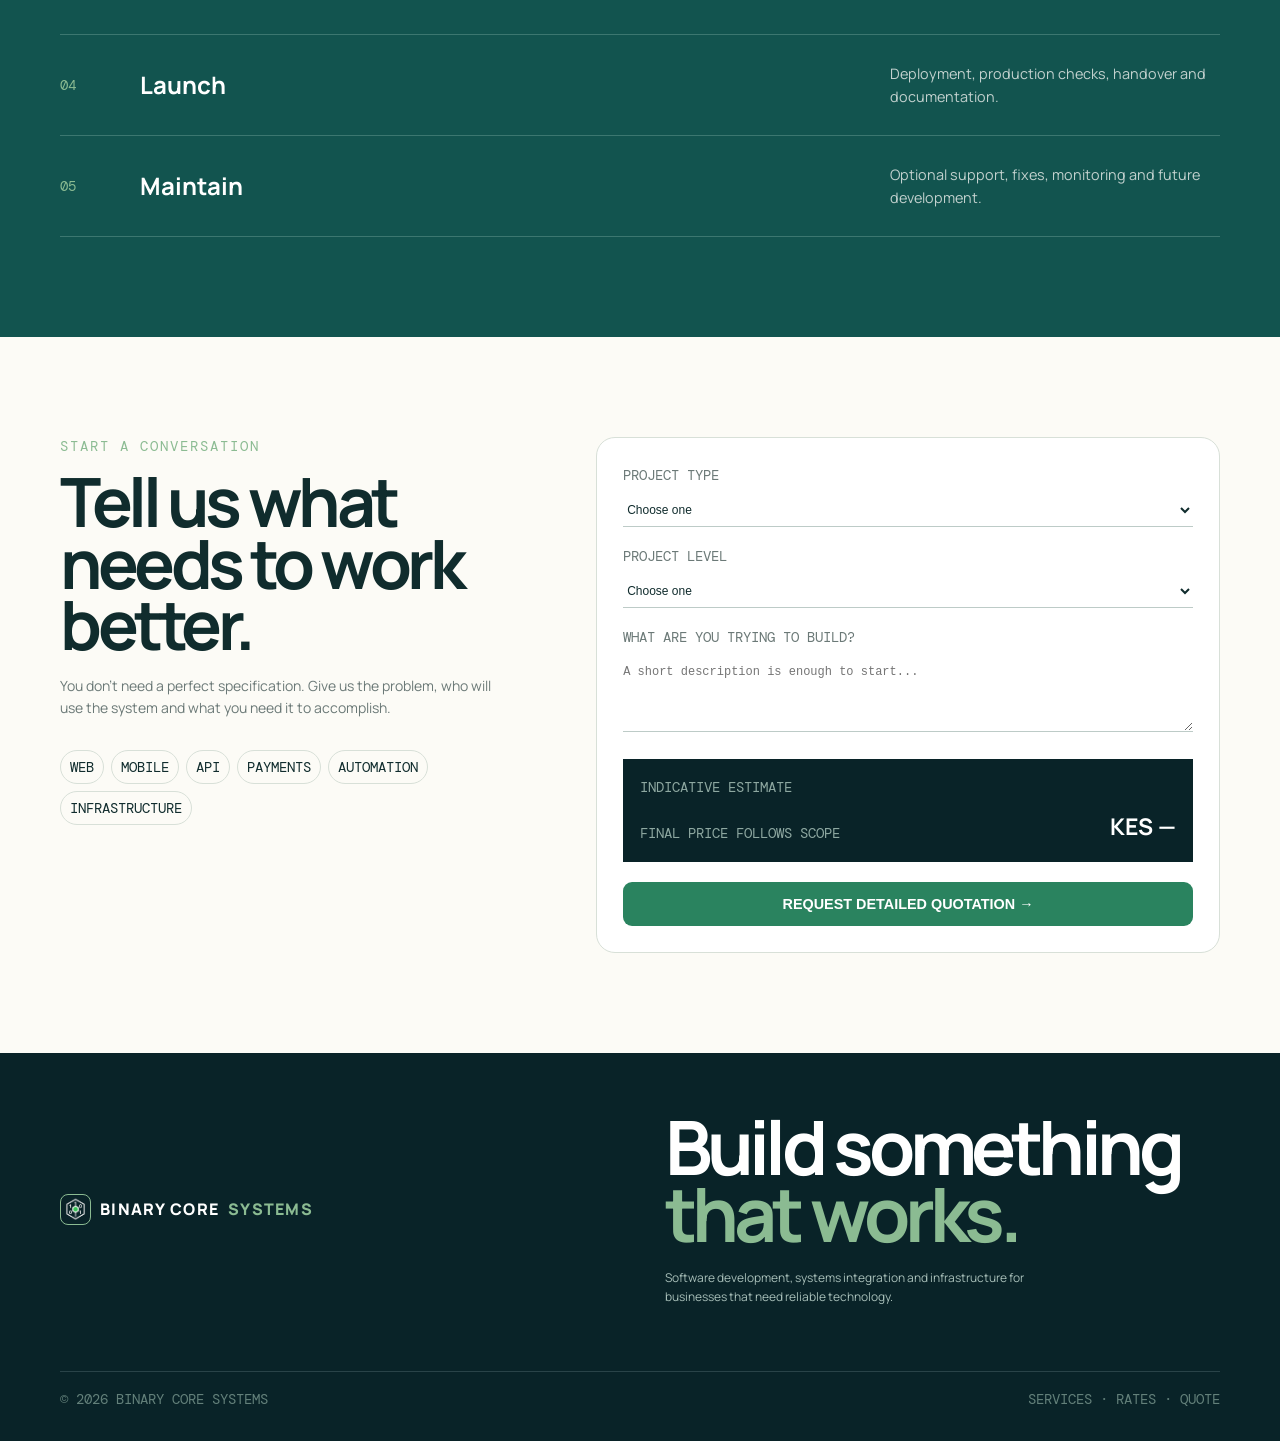
==== commit 93022311: "new look" ====
--- a/index.html
+++ b/index.html
@@ -1,906 +1,525 @@
-<!DOCTYPE html>
+<!doctype html>
 <html lang="en">
-<head>
-    <meta charset="UTF-8">
-    <meta name="viewport" content="width=device-width, initial-scale=1.0">
-    <title>Software Development Rate Card</title>
-    <link href="https://fonts.googleapis.com/css2?family=Inter:wght@400;600;700&display=swap" rel="stylesheet">
-    <!-- Add Bootstrap Icons CSS -->
-    <link rel="stylesheet" href="https://cdn.jsdelivr.net/npm/bootstrap-icons@1.7.2/font/bootstrap-icons.css">
-    <style>
-        @import url('https://fonts.googleapis.com/css2?family=Open+Sans:ital,wght@0,300..800;1,300..800&family=Poppins:ital,wght@0,100;0,200;0,300;0,400;0,500;0,600;0,700;0,800;0,900;1,100;1,200;1,300;1,400;1,500;1,600;1,700;1,800;1,900&display=swap');
-
-        :root {
-            --primary-color: #094067;
-            --secondary-color: #3da9fc;
-            --accent-color: #ff6b6b;
-            --text-color: #5f6c7b;
-            --background-color: #fffffe;
-            --card-background: #ffffff;
-        }
-
-        * {
-            margin: 0;
-            padding: 0;
-            box-sizing: border-box;
-        }
-
-        html {
-            font-size: 16px;
-            scroll-behavior: smooth;
-        }
-
-        body {
-            font-family: "Poppins", sans-serif;
-            line-height: 1.6;
-            color: var(--text-color);
-            background-color: var(--background-color);
-            background-image: 
-                radial-gradient(circle at 10% 20%, rgba(78, 84, 200, 0.1) 0%, transparent 20%),
-                radial-gradient(circle at 90% 80%, rgba(143, 148, 251, 0.1) 0%, transparent 20%);
-            background-attachment: fixed;
-            padding-bottom: 4.375rem;
-            display: flex;
-            flex-direction: column;
-            align-items: center;
-            justify-content: center;
-            position: relative;
-            
-        }
-
-        .container {
-            width: 100%;
-            align-items: center;
-            justify-content: center;
-            display: flex;
-            flex-direction: column;
-
-            /* margin: 0 auto; */
-            /* padding: 2rem 1rem; */
-            padding-bottom: 30px;
-            
-        }
-
-        h1 {
-            font-size: 2rem;
-            font-weight: 900;
-            font-style: italic;
-            color: var(--primary-color);
-            margin-bottom: 1rem;
-            text-align: center;
-            width: 90%;
-        }
-
-        .section {
-            width: 90%;
-
-            background-color: var(--card-background);
-            border-radius: 0.5rem;
-            box-shadow: 0 0.25rem 0.375rem rgba(0, 0, 0, 0.1);
-            padding: 2rem;
-            margin-bottom: 2rem;
-        }
-
-        h2 {
-            font-size: 1.8rem;
-            font-weight: 200;
-            color: var(--primary-color);
-            margin-bottom: 1.5rem;
-        }
-
-        .grid {
-            display: grid;
-            grid-template-columns: repeat(auto-fit, minmax(15.625rem, 1fr));
-            gap: 1.5rem;
-        }
-
-        .card {
-            background-color: var(--card-background);
-            border-radius: 0.5rem;
-            padding: 1.5rem;
-            box-shadow: 0 0.125rem 0.25rem rgba(0, 0, 0, 0.1);
-            transition: transform 0.3s ease;
-        }
-
-        .card:hover {
-            transform: translateY(-0.3125rem);
-        }
-
-        .card h3 {
-            font-size: 1.2rem;
-            color: var(--primary-color);
-            margin-bottom: 1rem;
-        }
-
-        .card p {
-            margin-bottom: 0.5rem;
-            font-size: 1rem;
-        }
-
-        table {
-            width: 100%;
-            border-collapse: collapse;
-            margin-top: 1rem;
-        }
-
-        th, td {
-            padding: 0.75rem;
-            text-align: left;
-            border-bottom: 1px solid #ddd;
-            font-size: 1rem;
-        }
-
-        th {
-            background-color: var(--primary-color);
-            color: white;
-        }
-
-       
-
-        .btn {
-            display: inline-block;
-            background-color: var(--accent-color);
-            color: white;
-            padding: 0.75rem 1.5rem;
-            border-radius: 0.25rem;
-            text-decoration: none;
-            font-weight: bold;
-            transition: background-color 0.3s ease;
-            font-size: 1rem;
-        }
-
-        .btn:hover {
-            background-color: #ff4757;
-        }
-
-        .modal {
-            display: none;
-            position: fixed;
-            z-index: 1000;
-            left: 0;
-            top: 0;
-            width: 100%;
-            height: 100%;
-            overflow: auto;
-            align-items: center;
-            background-color: rgba(0,0,0,0.4);
-        }
-
-        .modal-content {
-            background-color: var(--card-background);
-            margin: 5% auto 20% auto;
-            padding: 1.25rem;
-            border-radius: 0.5rem;
-            width: 95%;
-            max-width: 37.5rem;
-        }
-        
-        /* From Uiverse.io by elijahgummer */ 
-input {
-  width: 200px;
-  padding: 12px;
-  border: 2px solid #3498db;
-  border-radius: 8px;
-  outline: none;
-  font-size: 18px;
-  transition: border-color 0.3s, box-shadow 0.3s, transform 0.3s;
-  background-color: #fff;
-  color: #333;
-  box-sizing: border-box;
-}
-
-input:focus {
-  border-color: #2980b9;
-  box-shadow: 0 0 15px rgba(52, 152, 219, 0.5);
-  transform: scale(1.02);
-}
-
-/* Placeholder Styling */
-input::placeholder {
-  color: #aaa;
-  font-style: italic;
-}
-
-/* Hover Effect */
-input:hover {
-  background-color: #f0f8ff;
-}
-
-
-        .close {
-            color: #aaa;
-            float: right;
-            font-size: 1.75rem;
-            font-weight: bold;
-            cursor: pointer;
-        }
-
-        .close:hover,
-        .close:focus {
-            color: #000;
-            text-decoration: none;
-            cursor: pointer;
-        }
-
-        form {
-            display: grid;
-            gap: 1rem;
-        }
-
-        label {
-            font-weight: 600;
-            font-size: 1rem;
-        }
-
-        input, select, textarea {
-            width: 100%;
-            padding: 0.5rem;
-            border: 1px solid #ddd;
-            border-radius: 0.25rem;
-            font-size: 1rem;
-        }
-
-        #quoteBreakdown {
-            margin-top: 1rem;
-            padding: 1rem;
-            background-color: #f0f0f0;
-            border-radius: 0.25rem;
-            font-size: 1rem;
-        }
-        .mdb{
-            width: 330px;
-            height: 80px;
-            position: fixed;
-            top: 20px;
-            right: -2000px;
-            transform: translateX(10);
-        }
-        .mdb.show{
-            right: 20px;
-        }
-        .snackbar {
-           width: 100%;
-           height: 100%;
-            border-radius: 8px;
-            box-sizing: border-box;
-            padding: 10px 15px;
-            background-color: #ffffff;
-            box-shadow: rgba(149, 157, 165, 0.2) 0px 8px 24px;
-            position: relative;
-            overflow: hidden;
-            display: flex;
-            align-items: center;
-            justify-content: space-around;
-            gap: 15px;
-            
+  <head>
+    <meta charset="utf-8" />
+    <meta name="viewport" content="width=device-width,initial-scale=1" />
+    <title>Binary Core Systems — Rate Card</title>
+    <link rel="preconnect" href="https://fonts.googleapis.com" />
+    <link rel="preconnect" href="https://fonts.gstatic.com" crossorigin />
+    <link rel="stylesheet" href="style.css" />
+    <link
+      href="https://fonts.googleapis.com/css2?family=DM+Mono:wght@400;500&family=Manrope:wght@400;600;700;800&display=swap&family=Rubik:ital,wght@0,300..900;1,300..900&display=swap"
+      rel="stylesheet"
+    />
+   
+  </head>
+  <body>
+    <nav class="nav">
+      <a class="brand" href="#"
+        ><span class="mark"><img src="./icon.png" alt=""></span>BINARY CORE <span class="brand-name">SYSTEMS</span></a
+      >
+      <div class="links">
+        <a href="#services">Services</a><a href="#pricing">Pricing</a
+        ><a href="#rates">Rates</a><a href="#process">Process</a>
+      </div>
+      <a class="navbtn" href="#quote">Get a quote</a>
+    </nav>
+    <div class="hero">
+      <div class="wrap">
+        <div class="eyebrow">Software development / rate card / 2026</div>
+        <h1>Software for <span>real work.</span></h1>
+        <p>
+          Websites, applications, business systems, integrations and
+          infrastructure. These figures give you a practical starting point
+          before we scope the actual work.
+        </p>
+        <div class="actions">
+          <a class="btn primary" href="#quote">Start a project →</a
+          ><a class="btn outline" href="#services">See what we build</a>
+        </div>
+        <aside class="hero-info">
+          <small>PROJECTS START FROM</small><strong>KES 25K+</strong>
+          <p>
+            Small websites start here. Custom systems are priced around their
+            workflows, integrations and complexity.
+          </p>
+        </aside>
+      </div>
+      <!-- <div class="wrap bottomline">
+        01 — STARTING RATES / FINAL QUOTE FOLLOWS SCOPE
+      </div> -->
+    </div>
+    <div class="band">
+      <div class="band-marquee">
+        <div class="band-track">
+          <div class="band-group">
+            <div class="band-item">
+              <label>Before the numbers</label>
+              <p>
+                We don't price software by the number of screens. The work is in
+                the logic, data, integrations, security and reliability behind
+                them.
+              </p>
+            </div>
+            <div class="band-item">
+              <p>. Before the numbers .</p>
+              <p>
+                We don't price software by the number of screens. The work is in
+                the logic, data, integrations, security and reliability behind
+                them.
+              </p>
+            </div>
+          </div>
+          <div class="band-group" aria-hidden="true">
+            <div class="band-item">
+              <p>. Before the numbers .</p>
+              <p>
+                We don't price software by the number of screens. The work is in
+                the logic, data, integrations, security and reliability behind
+                them.
+              </p>
+            </div>
+            <div class="band-item">
+              <label>Before the numbers</label>
+              <p>
+                We don't price software by the number of screens. The work is in
+                the logic, data, integrations, security and reliability behind
+                them.
+              </p>
+            </div>
+          </div>
+        </div>
+      </div>
+    </div>
+    <section id="services">
+      <div class="wrap">
+        <div class="head reveal">
+          <!-- <div class="num">01 / 05</div> -->
+          <h2>What we build.</h2>
+          <!-- <p class="note">
+            The original service categories, restructured into a more editorial
+            rate card.
+          </p> -->
+        </div>
+        <div class="services reveal">
+          <a class="service" href="#quote"
+            ><span class="sn">01</span><i>↗</i>
+            <h3>Websites</h3>
+            <p>
+              Corporate sites, landing pages, portfolios and service businesses.
+            </p>
+            <b>FROM KES 25K</b></a
+          >
+          <a class="service" href="#quote"
+            ><span class="sn">02</span><i>↗</i>
+            <h3>Mobile applications</h3>
+            <p>
+              Cross-platform products with authentication, APIs and real
+              workflows.
+            </p>
+            <b>FROM KES 50K</b></a
+          >
+          <a class="service" href="#quote"
+            ><span class="sn">03</span><i>↗</i>
+            <h3>E-commerce</h3>
+            <p>
+              Products, inventory, checkout, payments, orders and
+              administration.
+            </p>
+            <b>FROM KES 100K</b></a
+          >
+          <a class="service" href="#quote"
+            ><span class="sn">04</span><i>↗</i>
+            <h3>Business systems</h3>
+            <p>
+              CRM, dashboards, internal tools, automation and management
+              systems.
+            </p>
+            <b>FROM KES 120K</b></a
+          >
+          <a class="service" href="#quote"
+            ><span class="sn">05</span><i>↗</i>
+            <h3>E-learning</h3>
+            <p>
+              Courses, students, instructors, content, assessments and
+              administration.
+            </p>
+            <b>FROM KES 120K</b></a
+          >
+          <a class="service" href="#quote"
+            ><span class="sn">06</span><i>↗</i>
+            <h3>Networking & infrastructure</h3>
+            <p>
+              Network applications, automation, VPNs, deployment and
+              infrastructure.
+            </p>
+            <b>FROM KES 80K</b></a
+          >
+        </div>
+      </div>
+    </section>
+    <section id="pricing">
+      <div class="wrap">
+        <div class="head reveal">
+          <!-- <div class="num">02 / 05</div> -->
+          <h2>How we size a build.</h2>
+          <!-- <p class="note">
+            Three planning bands make it easier to discuss budget before every
+            detail is known.
+          </p> -->
+        </div>
+        <div class="prices reveal">
+          <article class="price">
+            <span class="tag">01 / ESSENTIAL</span>
+            <h3>Essential</h3>
+            <div class="amount">KES 25K–100K+</div>
+            <ul>
+              <li>Focused scope</li>
+              <li>Limited pages or screens</li>
+              <li>Simple database / CMS</li>
+              <li>Few integrations</li>
+              <li>Typical: 1–4 weeks</li>
+            </ul>
+          </article>
+          <article class="price">
+            <span class="tag">02 / PROFESSIONAL</span>
+            <h3>Professional</h3>
+            <div class="amount">KES 100K–300K+</div>
+            <ul>
+              <li>Multiple modules</li>
+              <li>Authentication and roles</li>
+              <li>Backend + database</li>
+              <li>External integrations</li>
+              <li>Typical: 1–3 months</li>
+            </ul>
+          </article>
+          <article class="price">
+            <span class="tag">03 / ADVANCED</span>
+            <h3>Enterprise / Advanced</h3>
+            <div class="amount">KES 300K–800K+</div>
+            <ul>
+              <li>Complex architecture</li>
+              <li>Advanced permissions</li>
+              <li>Payments / APIs / queues</li>
+              <li>Infrastructure planning</li>
+              <li>Typical: 2–6+ months</li>
+            </ul>
+          </article>
+        </div>
+      </div>
+    </section>
+    <section id="rates">
+      <div class="wrap">
+        <div class="head reveal">
+          <!-- <div class="num">03 / 05</div> -->
+          <h2>Specialist rates.</h2>
+          <!-- <p class="note">
+            Hourly billing is best for maintenance, debugging, consulting and
+            isolated technical work.
+          </p> -->
+        </div>
+        <div class="rates reveal">
+          <div>
+            <div class="rate">
+              <div>
+                <strong>Backend / API development</strong
+                ><span>Node.js, Express, REST APIs, integrations</span>
+              </div>
+              <b>KES 2,500–4,500 / HR</b>
+            </div>
+            <div class="rate">
+              <div>
+                <strong>Frontend development</strong
+                ><span>React, Next.js, responsive interfaces</span>
+              </div>
+              <b>KES 2,200–4,000 / HR</b>
+            </div>
+            <div class="rate">
+              <div>
+                <strong>Mobile development</strong
+                ><span>React Native / cross-platform</span>
+              </div>
+              <b>KES 2,500–4,500 / HR</b>
+            </div>
+            <div class="rate">
+              <div>
+                <strong>SQL / database engineering</strong
+                ><span>MySQL, MariaDB, optimization and migrations</span>
+              </div>
+              <b>KES 2,500–4,500 / HR</b>
+            </div>
+            <div class="rate">
+              <div>
+                <strong>UI / UX design</strong
+                ><span>Flows, wireframes and interface systems</span>
+              </div>
+              <b>KES 1,800–3,500 / HR</b>
+            </div>
+            <div class="rate">
+              <div>
+                <strong>DevOps / deployment</strong
+                ><span>Linux, Nginx, Docker, CI/CD and servers</span>
+              </div>
+              <b>KES 2,500–5,000 / HR</b>
+            </div>
+            <div class="rate">
+              <div>
+                <strong>Networking & infrastructure</strong
+                ><span>Routing, VPN, MikroTik and automation</span>
+              </div>
+              <b>KES 2,500–5,000 / HR</b>
+            </div>
+            <div class="rate">
+              <div>
+                <strong>Technical consulting</strong
+                ><span>Architecture, audits and troubleshooting</span>
+              </div>
+              <b>KES 3,000–6,000 / HR</b>
+            </div>
+          </div>
+          <aside class="aside">
+            <div class="eyebrow">A practical rule</div>
+            <h3>Not every job needs a project quote.</h3>
+            <p>
+              Small fixes, server work, database tuning and consultations can be
+              handled hourly when the task is clearly defined.
+            </p>
+            <small>/ minimum engagement may apply</small>
+          </aside>
+        </div>
+      </div>
+    </section>
+    <section>
+      <div class="wrap">
+        <div class="head reveal">
+          <!-- <div class="num">04 / 05</div> -->
+          <h2>Useful extras.</h2>
+          <!-- <p class="note">
+            Optional services that can sit alongside the main development work.
+          </p> -->
+        </div>
+        <div class="addons reveal">
+          <div class="addon">
+            <em>01</em>
+            <h3>UI / UX Design</h3>
+            <p>Flows, wireframes and interface design.</p>
+            <b>KES 15K+</b>
+          </div>
+          <div class="addon">
+            <em>02</em>
+            <h3>M-Pesa Integration</h3>
+            <p>STK Push, callbacks and transactions.</p>
+            <b>KES 15K–50K+</b>
+          </div>
+          <div class="addon">
+            <em>03</em>
+            <h3>Payment Gateway</h3>
+            <p>Third-party payment integrations.</p>
+            <b>KES 20K–60K+</b>
+          </div>
+          <div class="addon">
+            <em>04</em>
+            <h3>Database Engineering</h3>
+            <p>Schema, migration and optimization.</p>
+            <b>KES 15K–60K+</b>
+          </div>
+          <div class="addon">
+            <em>05</em>
+            <h3>Deployment</h3>
+            <p>Linux, SSL, Nginx, PM2 / Docker.</p>
+            <b>KES 15K–50K+</b>
+          </div>
+          <div class="addon">
+            <em>06</em>
+            <h3>SEO Foundation</h3>
+            <p>Technical SEO and indexing setup.</p>
+            <b>KES 15K–40K+</b>
+          </div>
+          <div class="addon">
+            <em>07</em>
+            <h3>Maintenance</h3>
+            <p>Updates, fixes and monitoring.</p>
+            <b>KES 15K–50K / MO</b>
+          </div>
+          <div class="addon">
+            <em>08</em>
+            <h3>Priority Support</h3>
+            <p>Reserved development capacity.</p>
+            <b>CUSTOM RETAINER</b>
+          </div>
+        </div>
+      </div>
+    </section>
+    <section class="process" id="process">
+      <div class="wrap">
+        <div class="head reveal">
+          <!-- <div class="num">05 / 05</div> -->
+          <h2>From idea to production.</h2>
+          <!-- <p class="note">
+            The rate is only one part of the engagement. This is how the work
+            moves.
+          </p> -->
+        </div>
+        <div class="steps reveal">
+          <div class="step">
+            <div class="n">01</div>
+            <h3>Understand</h3>
+            <p>
+              Requirements, users, workflows, constraints and desired outcome.
+            </p>
+          </div>
+          <div class="step">
+            <div class="n">02</div>
+            <h3>Scope</h3>
+            <p>Features, milestones, timeline, technology and proposal.</p>
+          </div>
+          <div class="step">
+            <div class="n">03</div>
+            <h3>Build</h3>
+            <p>Design, engineering, integrations and testing.</p>
+          </div>
+          <div class="step">
+            <div class="n">04</div>
+            <h3>Launch</h3>
+            <p>Deployment, production checks, handover and documentation.</p>
+          </div>
+          <div class="step">
+            <div class="n">05</div>
+            <h3>Maintain</h3>
+            <p>Optional support, fixes, monitoring and future development.</p>
+          </div>
+        </div>
+      </div>
+    </section>
+    <section class="quote" id="quote">
+      <div class="wrap quotegrid">
+        <div class="reveal">
+          <div class="eyebrow">Start a conversation</div>
+          <h2>Tell us what needs to work better.</h2>
+          <div class="quote-copy">
+            <p>
+              You don't need a perfect specification. Give us the problem, who
+              will use the system and what you need it to accomplish.
+            </p>
+          </div>
+          <div class="chips">
+            <span>WEB</span><span>MOBILE</span><span>API</span
+            ><span>PAYMENTS</span><span>AUTOMATION</span
+            ><span>INFRASTRUCTURE</span>
+          </div>
+        </div>
+        <form class="reveal" id="form">
+          <div class="field">
+            <label>Project type</label
+            ><select id="type" required>
+              <option value="">Choose one</option>
+              <option value="website">Website</option>
+              <option value="mobile">Mobile application</option>
+              <option value="ecommerce">E-commerce</option>
+              <option value="business">Business system</option>
+              <option value="elearning">E-learning</option>
+              <option value="networking">Networking / infrastructure</option>
+              <option value="custom">Custom software</option>
+            </select>
+          </div>
+          <div class="field">
+            <label>Project level</label
+            ><select id="level" required>
+              <option value="">Choose one</option>
+              <option value="essential">Essential</option>
+              <option value="professional">Professional</option>
+              <option value="advanced">Enterprise / Advanced</option>
+            </select>
+          </div>
+          <div class="field">
+            <label>What are you trying to build?</label
+            ><textarea
+              placeholder="A short description is enough to start..."
+            ></textarea>
+          </div>
+          <div class="total">
+            <span>INDICATIVE ESTIMATE<br /><br />FINAL PRICE FOLLOWS SCOPE</span
+            ><strong id="estimate">KES —</strong>
+          </div>
+          <button class="submit">Request detailed quotation →</button>
+        </form>
+      </div>
+    </section>
+    <footer>
+      <div class="wrap">
+        <div class="foot">
+          <div class="brand">
+            <span class="mark"><img src="/icon.png" alt=""></span>BINARY CORE <span class="brand-name">SYSTEMS</span>
+          </div>
+          <div>
+            <h2>Build something<br /><span>that works.</span></h2>
+            <p>
+              Software development, systems integration and infrastructure for
+              businesses that need reliable technology.
+            </p>
+          </div>
+        </div>
+        <div class="copy">
+          <span>© 2026 BINARY CORE SYSTEMS</span>
+          <div>SERVICES · RATES · QUOTE</div>
+        </div>
+      </div>
+    </footer>
+    <div class="toast" id="toast">
+      <strong>Request captured.</strong
+      ><span>Connect this form to your existing API/email endpoint.</span>
+    </div>
+    <script>
+      const prices = {
+        website: { essential: 25000, professional: 55000, advanced: 100000 },
+        mobile: { essential: 50000, professional: 120000, advanced: 300000 },
+        ecommerce: {
+          essential: 100000,
+          professional: 200000,
+          advanced: 450000,
+        },
+        business: { essential: 120000, professional: 220000, advanced: 400000 },
+        elearning: {
+          essential: 120000,
+          professional: 250000,
+          advanced: 500000,
+        },
+        networking: {
+          essential: 80000,
+          professional: 180000,
+          advanced: 400000,
+        },
+        custom: { essential: 100000, professional: 250000, advanced: 500000 },
+      };
+      const t = document.querySelector("#type"),
+        l = document.querySelector("#level"),
+        e = document.querySelector("#estimate");
+      function calc() {
+        e.textContent =
+          t.value && l.value
+            ? "KES " + prices[t.value][l.value].toLocaleString("en-KE")
+            : "KES —";
+      }
+      [t, l].forEach((x) => x.addEventListener("change", calc));
+      const io = new IntersectionObserver(
+        (es) =>
+          es.forEach((x) => {
+            if (x.isIntersecting) {
+              x.target.classList.add("show");
+              io.unobserve(x.target);
             }
-            .wave {
-            position: absolute;
-            transform: rotate(90deg);
-            left: -31px;
-            top: 32px;
-            width: 80px;
-            /* fill: #04e4003a; */
-            }
-            .icon-container {
-            width: 35px;
-            height: 35px;
-            display: flex;
-            justify-content: center;
-            align-items: center;
-            /* background-color: #04e40048; */
-            border-radius: 50%;
-            margin-left: 8px;
-            }
-            .snackbar_icon {
-            width: 17px;
-            height: 17px;
-            
-            }
-            .message-text-container {
-            display: flex;
-            flex-direction: column;
-            justify-content: center;
-            align-items: flex-start;
-            flex-grow: 1;
-            }
-            .message-text,
-            .sub-text {
-            margin: 0;
-            cursor: default;
-            }
-            .message-text {
-            /* color: #269b24; */
-            font-size: 17px;
-            font-weight: 700;
-            }
-            .sub-text {
-            font-size: 14px;
-            color: #555;
-            }
-            .cross-icon {
-            width: 18px;
-            height: 18px;
-            color: #555;
-            cursor: pointer;
-            }
-        .mobile-nav {
-            position: fixed;
-            bottom: 0;
-            left: 0;
-            right: 0;
-            background-color: var(--card-background);
-            box-shadow: 0 -0.125rem 0.625rem rgba(0, 0, 0, 0.1);
-            display: flex;
-            justify-content: space-around;
-            padding: 0.625rem 0;
-            z-index: 1000;
-        }
-
-        .mobile-nav a {
-            display: flex;
-            flex-direction: column;
-            align-items: center;
-            text-decoration: none;
-            color: var(--text-color);
-            font-size: 0.8rem;
-        }
-
-        .mobile-nav .icon {
-            background-color: var(--primary-color);
-            width: 2.5rem;
-            height: 2.5rem;
-            border-radius: 50%;
-            display: flex;
-            justify-content: center;
-            align-items: center;
-            margin-bottom: 0.3125rem;
-            transition: all 0.3s ease;
-            font-size: 1.25rem;
-        }
-
-        .mobile-nav a.active .icon {
-            background-color: var(--secondary-color);
-            transform: translateY(-0.625rem);
-        }
-        .mobile-nav i{
-            color: var(--background-color);
-        }
-        .mobile-nav a.active {
-            color: var(--primary-color);
-
-        }
-/* From Uiverse.io by alexmaracinaru */ 
-.cta {
-  position: relative;
-  margin: auto;
-  padding: 12px 18px;
-  transition: all 0.2s ease;
-  border: none;
-  background: none;
-  cursor: pointer;
-}
-
-.cta:before {
-  content: "";
-  position: absolute;
-  top: 0;
-  left: 0;
-  display: block;
-  border-radius: 50px;
-  background: #b1dae7;
-  width: 45px;
-  height: 45px;
-  transition: all 0.3s ease;
-  box-shadow: #333 1px 1px 3px;
-
-}
-
-.cta span {
-  position: relative;
-  font-family: "Ubuntu", sans-serif;
-  font-size: 18px;
-  font-weight: 700;
-  letter-spacing: 0.05em;
-  color: #234567;
-}
-
-.cta svg {
-  position: relative;
-  top: 0;
-  margin-left: 10px;
-  fill: none;
-  stroke-linecap: round;
-  stroke-linejoin: round;
-  stroke: #234567;
-  stroke-width: 2;
-  transform: translateX(-5px);
-  transition: all 0.3s ease;
-}
-.header {
-            text-align: center;
-            margin-top: 30px;
-        }
-
-        .logo {
-            max-width: 200px;
-            height: auto;
-        }
-
-.cta:hover:before {
-  width: 100%;
-  background: #b1dae7;
-}
-
-.cta:hover svg {
-  transform: translateX(0);
-}
-
-.cta:active {
-  transform: scale(0.95);
-}
-
-        @media (min-width: 48rem) {
-            html {
-                font-size: 18px;
-            }
-
-            .mobile-nav {
-                display: none;
-            }
-
-            body {
-                padding-bottom: 0;
-            }
-        }
-
-        @media (max-width: 48rem) {
-            .grid {
-                grid-template-columns: 1fr;
-            }
-        }
-    </style>
-</head>
-<body>
-    <div class="container">
-        <header class="header">
-            <img src="logo(v5).png" alt="Company Logo" class="logo">
-            
-        </header>
-        <h1>Software Development Rate Card</h1>
-
-        <section id="categories" class="section">
-            <h2>Categories of Software Solutions</h2>
-            <div class="grid">
-                <div class="card">
-                    <h3>Personal & Business Website</h3>
-                    <p>Basic: KES 15,000 - 30,000</p>
-                    <p>Intermediate: KES 30,000 - 60,000</p>
-                    <p>Advanced: KES 60,000 - 150,000+</p>
-                    <p>Timeline: 1 - 3 Weeks</p>
-                </div>
-                <div class="card">
-                    <h3>Mobile Apps</h3>
-                    <p>Basic: KES 20,000 - 40,000</p>
-                    <p>Intermediate: KES 40,000 - 80,000</p>
-                    <p>Advanced: KES 80,000 - 120,000+</p>
-                    <p>Timeline: 1 - 3 Months</p>
-                </div>
-                <div class="card">
-                    <h3>E-commerce Applications</h3>
-                    <p>Basic: KES 30,000 - 60,000</p>
-                    <p>Intermediate: KES 60,000 - 150,000</p>
-                    <p>Advanced: KES 150,000 - 600,000+</p>
-                    <p>Timeline: 1 - 3 months</p>
-                </div>
-                <div class="card">
-                    <h3>CRM and Business Management</h3>
-                    <p>Basic: KES 50,000 - 100,000</p>
-                    <p>Intermediate: KES 100,000 - 180,000</p>
-                    <p>Advanced: KES 180,000 - 360,000+</p>
-                    <p>Timeline: 1.5 - 4 months</p>
-                </div>
-                
-                <div class="card">
-                    <h3>E-Learning Platforms</h3>
-                    <p>Basic: KES 75,000 - 150,000</p>
-                    <p>Intermediate: KES 150,000 - 300,000</p>
-                    <p>Advanced: KES 300,000 - 600,000+</p>
-                    <p>Timeline: 1 - 3 months</p>
-                </div>
-                <div class="card">
-                    <h3>Networking Applications</h3>
-                    <p>Basic: KES 40,000 - 80,000</p>
-                    <p>Intermediate: KES 80,000 - 160,000</p>
-                    <p>Advanced: KES 160,000 - 800,000+</p>
-                    <p>Timeline: 2 - 5 months</p>
-                </div>
-            </div>
-        </section>
-
-        <section id="hourly-rates" class="section">
-            <h2>Specialized Service Rates (Hourly)</h2>
-            <table>
-                <thead>
-                    <tr>
-                        <th>Service</th>
-                        <th>Rate (KES/hour)</th>
-                    </tr>
-                </thead>
-                <tbody>
-                    <tr>
-                        <td>Node.js Backend Development</td>
-                        <td>2,000 - 4,000</td>
-                    </tr>
-                    <tr>
-                        <td>React Frontend Development</td>
-                        <td>1,800 - 3,600</td>
-                    </tr>
-                    <tr>
-                        <td>MongoDB Database Management</td>
-                        <td>1,900 - 3,800</td>
-                    </tr>
-                    <tr>
-                        <td>SQL Database Management</td>
-                        <td>2,000 - 4,000</td>
-                    </tr>
-                    <tr>
-                        <td>UI/UX Design</td>
-                        <td>1,500 - 3,000</td>
-                    </tr>
-                    <tr>
-                        <td>Networking Services</td>
-                        <td>2,200 - 4,400</td>
-                    </tr>
-                </tbody>
-            </table>
-        </section>
-
-        <section id="mpesa" class="section">
-            <h2>M-Pesa Integration</h2>
-            <div class="grid">
-                <div class="card">
-                    <h3>Basic Integration</h3>
-                    <p>Setup: KES 20,000 - 60,000</p>
-                    <p>Maintenance: KES 3,000 - 6,000 / month</p>
-                </div>
-                <div class="card">
-                    <h3>Advanced Integration</h3>
-                    <p>Setup: KES 60,000 - 120,000</p>
-                    <p>Maintenance: KES 6,000 - 12,000 /month</p>
-                </div>
-            </div>
-        </section>
-        
-        <button class="cta" id="getQuoteBtn">
-          <span>Get a Quote</span>
-          <svg width="15px" height="10px" viewBox="0 0 13 10">
-            <path d="M1,5 L11,5"></path>
-            <polyline points="8 1 12 5 8 9"></polyline>
-          </svg>
-        </button>
-    </div>
-
-    <div id="quoteModal" class="modal">
-        <div class="modal-content">
-            <span class="close">&times;</span>
-            <h2>Request a Quote</h2>
-            <form id="quoteForm">
-                <label for="name">Name:</label>
-                <input type="text" id="name" name="name" required>
-
-                <label for="email">Email:</label>
-                <input type="email" id="email" name="email" required>
-                
-                <label for="projectType">Project Type:</label>
-                <select id="projectType" name="projectType" required>
-                    <option value="">Select a project type</option>
-                    <option value="Website">Personal/Business Website</option>
-                    <option value="Mobile">Mobile App</option>
-                    <option value="E-commerce">E-commerce Application</option>
-                    <option value="CRM">CRM and Business Management</option>
-                    <option value="E-Learning">E-Learning Platform</option>
-                    <option value="Networking">Networking and IoT Application</option>
-
-                </select>
-
-                <label for="projectSize">Project Size:</label>
-                <select id="projectSize" name="projectSize" required>
-                    <option value="">Select project size</option>
-                    <option value="Basic">Basic</option>
-                    <option value="Intermediate">Intermediate</option>
-                    <option value="Advanced">Advanced</option>
-                </select>
-
-                <label for="additionalServices">Additional Services:</label>
-                <select id="additionalServices" name="additionalServices" multiple>
-                    <option value="UI/UX Design">UI/UX Design</option>
-                    <option value="Database Management">Database Management</option>
-                    <option value="MPesa Integration">M-Pesa Integration</option>
-                </select>
-
-                <label for="message">Additional Details:</label>
-                <textarea id="message" name="message" rows="4"></textarea>
-
-                <div id="quoteBreakdown"></div>
-                <button class="cta" type="submit" id="getQuoteBtn">
-                    <span>Submit Quote Request</span>
-                    <svg width="15px" height="10px" viewBox="0 0 13 10">
-                      <path d="M1,5 L11,5"></path>
-                      <polyline points="8 1 12 5 8 9"></polyline>
-                    </svg>
-                  </button>
-            </form>
-        </div>
-    </div>
-    <div class="mdb">
-        <div class="snackbar">
-            <svg class="wave" viewBox="0 0 1440 320" xmlns="http://www.w3.org/2000/svg">
-              <path
-                d="M0,256L11.4,240C22.9,224,46,192,69,192C91.4,192,114,224,137,234.7C160,245,183,235,206,213.3C228.6,192,251,160,274,149.3C297.1,139,320,149,343,181.3C365.7,213,389,267,411,282.7C434.3,299,457,277,480,250.7C502.9,224,526,192,549,181.3C571.4,171,594,181,617,208C640,235,663,277,686,256C708.6,235,731,149,754,122.7C777.1,96,800,128,823,165.3C845.7,203,869,245,891,224C914.3,203,937,117,960,112C982.9,107,1006,181,1029,197.3C1051.4,213,1074,171,1097,144C1120,117,1143,107,1166,133.3C1188.6,160,1211,224,1234,218.7C1257.1,213,1280,139,1303,133.3C1325.7,128,1349,192,1371,192C1394.3,192,1417,128,1429,96L1440,64L1440,320L1428.6,320C1417.1,320,1394,320,1371,320C1348.6,320,1326,320,1303,320C1280,320,1257,320,1234,320C1211.4,320,1189,320,1166,320C1142.9,320,1120,320,1097,320C1074.3,320,1051,320,1029,320C1005.7,320,983,320,960,320C937.1,320,914,320,891,320C868.6,320,846,320,823,320C800,320,777,320,754,320C731.4,320,709,320,686,320C662.9,320,640,320,617,320C594.3,320,571,320,549,320C525.7,320,503,320,480,320C457.1,320,434,320,411,320C388.6,320,366,320,343,320C320,320,297,320,274,320C251.4,320,229,320,206,320C182.9,320,160,320,137,320C114.3,320,91,320,69,320C45.7,320,23,320,11,320L0,320Z"
-                fill-opacity="1"
-              ></path>
-            </svg>
-          
-            <div class="icon-container">
-              
-            </div>
-            <div class="message-text-container">
-              <p class="message-text">Success message</p>
-              <p class="sub-text" id="text_message"></p>
-            </div>
-            <svg
-              xmlns="http://www.w3.org/2000/svg"
-              viewBox="0 0 15 15"
-              stroke-width="0"
-              fill="none"
-              stroke="currentColor"
-              class="cross-icon"
-            >
-              <path
-                fill="currentColor"
-                d="M11.7816 4.03157C12.0062 3.80702 12.0062 3.44295 11.7816 3.2184C11.5571 2.99385 11.193 2.99385 10.9685 3.2184L7.50005 6.68682L4.03164 3.2184C3.80708 2.99385 3.44301 2.99385 3.21846 3.2184C2.99391 3.44295 2.99391 3.80702 3.21846 4.03157L6.68688 7.49999L3.21846 10.9684C2.99391 11.193 2.99391 11.557 3.21846 11.7816C3.44301 12.0061 3.80708 12.0061 4.03164 11.7816L7.50005 8.31316L10.9685 11.7816C11.193 12.0061 11.5571 12.0061 11.7816 11.7816C12.0062 11.557 12.0062 11.193 11.7816 10.9684L8.31322 7.49999L11.7816 4.03157Z"
-                clip-rule="evenodd"
-                fill-rule="evenodd"
-              ></path>
-            </svg>
-          </div>
-    </div>
-   
-    
-    
-    <nav class="mobile-nav">
-        <a href="#categories" class="nav-item">
-            <div class="icon"><i class="bi bi-grid"></i></div>
-            <span>Categories</span>
-        </a>
-        <a href="#hourly-rates" class="nav-item">
-            <div class="icon"><i class="bi bi-clock"></i></div>
-            <span>Rates</span>
-        </a>
-        <a href="#mpesa" class="nav-item">
-            <div class="icon"><i class="bi bi-credit-card"></i></div>
-            <span>M-Pesa</span>
-        </a>
-        <a href="#" class="nav-item" id="mobileQuoteBtn">
-            <div class="icon"><i class="bi bi-calculator"></i></div>
-            <span>Quote</span>
-        </a>
-    </nav>
-    <script src="https://cdnjs.cloudflare.com/ajax/libs/jquery/3.7.1/jquery.min.js" integrity="sha512-v2CJ7UaYy4JwqLDIrZUI/4hqeoQieOmAZNXBeQyjo21dadnwR+8ZaIJVT8EE2iyI61OV8e6M8PP2/4hpQINQ/g==" crossorigin="anonymous" referrerpolicy="no-referrer"></script>
-    <script>
-        // Modal functionality
-        const modal = document.getElementById("quoteModal");
-        const btn = document.getElementById("getQuoteBtn");
-        const mobileBtn = document.getElementById("mobileQuoteBtn");
-        const span = document.getElementsByClassName("close")[0];
-        const snackbar = $('.mdb')
-
-        function showSnackBar(type,message){
-            const icon = $('.icon-container')
-            const msgBox = $('.sub-text')
-            const text  = $('.message-text')
-            const wave = $('.wave')
-            const successIcon = `
-            <svg
-                xmlns="http://www.w3.org/2000/svg"
-                viewBox="0 0 512 512"
-                stroke-width="0"
-                fill="currentColor"
-                stroke="currentColor"
-                class="snackbar_icon"
-                style="color: #269b24;"
-              >
-                <path
-                  d="M256 48a208 208 0 1 1 0 416 208 208 0 1 1 0-416zm0 464A256 256 0 1 0 256 0a256 256 0 1 0 0 512zM369 209c9.4-9.4 9.4-24.6 0-33.9s-24.6-9.4-33.9 0l-111 111-47-47c-9.4-9.4-24.6-9.4-33.9 0s-9.4 24.6 0 33.9l64 64c9.4 9.4 24.6 9.4 33.9 0L369 209z"
-                ></path>
-              </svg>
-            `
-            const errorIcon =`    <svg
-                                    xmlns="http://www.w3.org/2000/svg"
-                                    viewBox="0 0 512 512"
-                                    stroke-width="0"
-                                    fill="currentColor"
-                                    stroke="currentColor"
-                                    class="snackbar_icon"
-                                    style="color: #d10d0d;"
-                                    >
-                                    <path
-                                        d="M256 48a208 208 0 1 1 0 416 208 208 0 1 1 0-416zm0 464A256 256 0 1 0 256 0a256 256 0 1 0 0 512zM175 175c-9.4 9.4-9.4 24.6 0 33.9l47 47-47 47c-9.4 9.4-9.4 24.6 0 33.9s24.6 9.4 33.9 0l47-47 47 47c9.4 9.4 24.6 9.4 33.9 0s9.4-24.6 0-33.9l-47-47 47-47c9.4-9.4 9.4-24.6 0-33.9s-24.6-9.4-33.9 0l-47 47-47-47c-9.4-9.4-24.6-9.4-33.9 0z"
-                                    ></path>
-                                    </svg>`
-            if(type==='success'){
-                icon.html(successIcon)
-                msgBox.html(message)
-                text.html('Success Message')
-
-                text.css('color','#269b24')
-                wave.css('fill','#04e4003a')
-                icon.css('background-color','#04e40048 ')
-            }
-            else{
-                icon.html(errorIcon)
-                msgBox.html(message)
-                text.html('Error Message')
-                text.css('color','#d10d0d')
-                wave.css('fill','#fc0c0c3a')
-                icon.css('background-color','#fc0c0c48')
-            }
-            snackbar.addClass('show')
-
-            setTimeout(()=>{
-                snackbar.removeClass('show')
-            },6000)
-
-        }
-        btn.onclick = function() {
-            modal.style.display = "block";
-        }
-
-        mobileBtn.onclick = function() {
-            modal.style.display = "block";
-        }
-
-        span.onclick = function() {
-            modal.style.display = "none";
-        }
-
-        window.onclick = function(event) {
-            if (event.target == modal) {
-                modal.style.display = "none";
-            }
-        }
-
-        // Mobile navigation functionality
-        const navItems = document.querySelectorAll('.nav-item');
-
-        navItems.forEach(item => {
-            item.addEventListener('click', function() {
-                navItems.forEach(i => i.classList.remove('active'));
-                this.classList.add('active');
-            });
-        });
-
-        // Intersection Observer for section highlighting
-        const sections = document.querySelectorAll('section');
-        const observerOptions = {
-            root: null,
-            rootMargin: '0px',
-            threshold: 0.7,
-        };
-
-        const observer = new IntersectionObserver((entries) => {
-            entries.forEach(entry => {
-                if (entry.isIntersecting) {
-                    const id = entry.target.getAttribute('id');
-                    document.querySelector(`.nav-item[href="#${id}"]`).classList.add('active');
-                } else {
-                    const id = entry.target.getAttribute('id');
-                    document.querySelector(`.nav-item[href="#${id}"]`).classList.remove('active');
-                }
-            });
-        }, observerOptions);
-
-        sections.forEach(section => {
-            observer.observe(section);
-        });
-
-        // Quote calculation and breakdown
-        const form = document.getElementById('quoteForm');
-        const quoteBreakdown = document.getElementById('quoteBreakdown');
-
-        form.addEventListener('change', updateQuote);
-        form.addEventListener('submit', function(e) {
-            e.preventDefault();
-            const basePrice = parseInt(document.getElementById('basePrice').innerHTML.replace(',', ''))
-            const additionalPrice = parseInt(document.getElementById('additionalPrice').innerHTML.replace(',', ''))
-            const totalPrice = parseInt(document.getElementById('totalPrice').innerHTML.replace(',', ''))
-            const name = document.getElementById('name').value
-            const email = document.getElementById('email').value
-            const projectType = document.getElementById('projectType').value
-            const projectSize = document.getElementById('projectSize').value
-            const additionalServices = document.getElementById('additionalServices')
-            const selectedServices = Array.from(additionalServices.selectedOptions).map(option => option.value);
-            const additionalInfo = document.getElementById('message').value
-
-            let payload = {
-                name:name,
-                email:email,
-                projectSize:projectSize,
-                projectType:projectType,
-                additionalServices:selectedServices,
-                additionalInfo:additionalInfo,
-                basePrice:basePrice,
-                additionalPrice:additionalPrice,
-                totalPrice:totalPrice
-            }
-            console.table(JSON.stringify(payload))
-            $.ajax({
-                method:'post',
-                url:'https://konnektsmartlife.net/rickie/sendmail',
-                data:payload,
-                success:function(data){
-                    modal.style.display = "none";
-
-                    console.log(data)
-                    showSnackBar('success',data.message)
-                },
-                error:function(err){
-                    modal.style.display = "none";
-
-                    console.log(err)
-                    showSnackBar('error',"Something went wrong")
-                }
-
-            })
-       
-        });
-
-        function updateQuote() {
-            const projectType = document.getElementById('projectType').value;
-            const projectSize = document.getElementById('projectSize').value;
-            const additionalServices = Array.from(document.getElementById('additionalServices').selectedOptions).map(option => option.value);
-
-            let basePrice = 0;
-            let additionalCosts = 0;
-           
-            // Set base price based on project type and size
-            switch(projectType) {
-                case 'Website':
-                    basePrice = projectSize === 'Basic' ? 15000 : projectSize === 'Intermediate' ? 30000 : 60000;
-                    break
-                case 'E-commerce':
-                    basePrice = projectSize === 'Basic' ? 30000 : projectSize === 'Intermediate' ? 60000 : 150000;
-                    break;
-                case 'CRM':
-                    basePrice = projectSize === 'Basic' ? 50000 : projectSize === 'Intermediate' ? 100000 : 180000;
-                    break;
-                
-                case 'E-Learning':
-                    basePrice = projectSize === 'Basic' ? 75000 : projectSize === 'Intermediate' ? 150000 : 300000;
-                    break;
-                case 'Networking':
-                    basePrice = projectSize === 'Basic' ? 40000 : projectSize === 'Intermediate' ? 80000 : 160000;
-                    break;
-                case 'Mobile':
-                basePrice = projectSize === 'Basic' ? 20000 : projectSize === 'Intermediate' ? 40000 : 80000;
-                break;
-            }
-
-            // Add costs for additional services
-            if (additionalServices.includes('UI/UX Design')) additionalCosts += 10000;
-            if (additionalServices.includes('Database Management')) additionalCosts += 7000;
-            if (additionalServices.includes('MPesa Intergration')) additionalCosts += 5000;
-
-            const totalCost = basePrice + additionalCosts;
-            quoteBreakdown.innerHTML = `
-                <h3>Estimated Quote Breakdown:</h3>
-                <p >Base Project Cost: KES <span id="basePrice"> ${basePrice.toLocaleString()}</span></p>
-                <p >Additional Services: KES <span id="additionalPrice">${additionalCosts.toLocaleString()}</span> </p>
-                <p ><strong>Total Estimated Cost: KES <span id="totalPrice">${totalCost.toLocaleString()}</span> </strong></p>
-                <p><em>Note: This is a rough estimate. We'll provide a detailed quote via email.</em></p>
-            `;
-        }
+          }),
+        { threshold: 0.1 },
+      );
+      document.querySelectorAll(".reveal").forEach((x) => io.observe(x));
+      document.querySelector("#form").addEventListener("submit", (x) => {
+        x.preventDefault();
+        document.querySelector("#toast").classList.add("show");
+        setTimeout(
+          () => document.querySelector("#toast").classList.remove("show"),
+          4000,
+        );
+      });
     </script>
-</body>
-</html>+  </body>
+</html>
--- a/style.css
+++ b/style.css
@@ -0,0 +1,797 @@
+:root {
+  --d: #092328;
+  --t: #12544f;
+  --g: #2a835f;
+  --s: #8bbb92;
+  --bg: #f4f1e8;
+  --paper: #fcfbf6;
+  --ink: #102c2d;
+  --muted: #6b7977;
+  --line: #d8e0d8;
+  --m: "DM Mono", monospace;
+  --f: "Manrope", sans-serif;
+  --fb : "Rubik", sans-serif;
+}
+* {
+  box-sizing: border-box;
+  margin: 0;
+}
+html {
+  scroll-behavior: smooth;
+}
+body {
+  background: var(--bg);
+  color: var(--ink);
+  font-family: var(--f);
+  font-size: 17px;
+  line-height: 1.6;
+}
+a {
+  text-decoration: none;
+  color: inherit;
+}
+.wrap {
+  width: min(1160px, calc(100% - 36px));
+  margin: auto;
+}
+.mono {
+  font-family: var(--m);
+}
+.nav {
+  position: fixed;
+  z-index: 20;
+  top: 18px;
+  left: 50%;
+  transform: translateX(-50%);
+  width: min(1120px, calc(100% - 24px));
+  background: rgba(9, 35, 40, 0.94);
+  color: #fff;
+  border: 1px solid #35605b;
+  border-radius: 16px;
+  padding: 10px 12px 10px 16px;
+  display: flex;
+  align-items: center;
+  justify-content: space-between;
+  backdrop-filter: blur(12px);
+}
+.brand {
+  font-size: 1rem;
+  font-weight: 800;
+  letter-spacing: 0.08em;
+  display: flex;
+  align-items: center;
+  gap: 9px;
+}
+.brand-name {
+  /* font-size: 0.9rem; */
+  /* font-family: var(--m); */
+  color: var(--s);
+}
+.mark {
+  width: 31px;
+  height: 31px;
+  border: 1px solid var(--s);
+  border-radius: 8px;
+  display: grid;
+  place-items: center;
+  color: var(--s);
+  font-size: 0.9rem;
+  font-family: var(--m);
+}
+.mark img {
+  width: 100%;
+  height: 100%;
+  object-fit: cover;
+}
+.links {
+  display: flex;
+  gap: 24px;
+  font-size: 0.9rem;
+  font-family: var(--m);
+  text-transform: uppercase;
+  color: #bfd0cc;
+}
+.links a:hover {
+  color: var(--s);
+}
+.navbtn {
+  background: var(--s);
+  color: var(--d);
+  padding: 9px 12px;
+  border-radius: 9px;
+  font-size: 0.9rem;
+  font-weight: 800;
+}
+.hero {
+  background:
+    linear-gradient(120deg, rgba(5, 21, 24, 0.9) 0%, rgba(12, 61, 55, 0.72) 38%, rgba(7, 28, 31, 0.88) 100%),
+    url("./bg.jpg") center/cover no-repeat;
+  color: #fff;
+  min-height: 720px;
+  padding: 165px 0 70px;
+  position: relative;
+  overflow: hidden;
+  isolation: isolate;
+}
+.hero:before {
+  content: "";
+  position: absolute;
+  inset: 0;
+  background:
+    linear-gradient(rgba(139, 187, 146, 0.22) 1px, transparent 1px),
+    linear-gradient(90deg, rgba(139, 187, 146, 0.22) 1px, transparent 1px);
+  background-size: 58px 58px;
+  opacity: 0.12;
+  z-index: 0;
+}
+.hero:after {
+  content: "";
+  position: absolute;
+  inset: 0;
+  background: linear-gradient(180deg, rgba(255, 255, 255, 0.06), rgba(255, 255, 255, 0));
+  backdrop-filter: blur(1px);
+  z-index: 1;
+  pointer-events: none;
+}
+.hero:after {
+  content: "";
+  position: absolute;
+  width: 650px;
+  height: 650px;
+  /* border: 1px solid #31504d; */
+  border-radius: 50%;
+  right: -280px;
+  top: 80px;
+  box-shadow:
+    0 0 0 90px rgba(139, 187, 146, 0.025),
+    0 0 0 180px rgba(139, 187, 146, 0.018);
+}
+.hero .wrap {
+  position: relative;
+  z-index: 2;
+}
+.eyebrow {
+  font: 0.9rem var(--m);
+  letter-spacing: 0.14em;
+  text-transform: uppercase;
+  color: var(--s);
+}
+h1 {
+  font-size: clamp(58px, 9vw, 108px);
+  line-height: 0.86;
+  letter-spacing: -0.075em;
+  max-width: 850px;
+  margin: 20px 0 28px;
+}
+h1 span {
+  color: var(--s);
+}
+.hero p {
+  max-width: 590px;
+  color: #b7cbc6;
+  font-size: 15px;
+}
+.actions {
+  display: flex;
+  gap: 10px;
+  margin-top: 32px;
+  flex-wrap: wrap;
+}
+.btn {
+  padding: 13px 16px;
+  border-radius: 10px;
+  font-size: 11px;
+  font-weight: 800;
+  text-transform: uppercase;
+}
+.primary {
+  background: var(--s);
+  color: var(--d);
+}
+.outline {
+  border: 1px solid #52706c;
+  color: #fff;
+}
+.hero-info {
+  position: absolute;
+  right: 8%;
+  bottom: 70px;
+  border: 1px solid #355b56;
+  background: rgba(18, 84, 79, 0.45);
+  padding: 22px;
+  width: 245px;
+  border-radius: 20px;
+}
+.hero-info small {
+  font-size: 0.9rem;
+  font-family: var(--m);
+  color: #9bb4ae;
+}
+.hero-info strong {
+  display: block;
+  font-size: 42px;
+  letter-spacing: -0.06em;
+  margin: 10px 0;
+}
+.hero-info p {
+  font-size: 0.9rem;
+  color: #b9cbc7;
+}
+.bottomline {
+  position: absolute;
+  bottom: 24px;
+  left: 0;
+  right: 0;
+  color: #64807a;
+  font-size: 0.9rem;
+  font-family: var(--m);
+}
+.band {
+  background: var(--s);
+  color: var(--d);
+  padding: 0 ;
+  overflow: hidden;
+}
+.band-marquee {
+  overflow: hidden;
+  white-space: nowrap;
+}
+.band-track {
+  display: flex;
+  align-items: center;
+  width: max-content;
+  padding: 27px 0;
+  animation: band-scroll 22s linear infinite;
+}
+.band-group {
+  display: flex;
+  align-items: center;
+  gap: 30px !important;
+  flex-shrink: 0;
+  padding-right: 64px;
+}
+.band-item {
+  display: flex;
+  align-items: center;
+  gap: 10px;
+  min-width: max-content;
+}
+.band .price:nth-child(0) {
+  font-size: 0.9rem;
+  font-family: var(--m);
+  text-transform: uppercase;
+}
+.band p:nth-child(1) {
+  font-size: 17px;
+  line-height: 1.25;
+  max-width: 760px;
+  white-space: nowrap;
+}
+@keyframes band-scroll {
+  from {
+    transform: translateX(0);
+  }
+  to {
+    transform: translateX(-50%);
+  }
+}
+section {
+  padding: 100px 0;
+}
+.head {
+  display: flex;
+  /* grid-template-columns: 65px 1fr 310px; */
+  gap: 20px;
+  margin-bottom: 45px;
+}
+.num {
+  font: 0.9rem var(--m);
+  color: var(--g);
+  padding-top: 7px;
+  font-weight: 500;
+}
+h2 {
+  font-size: clamp(40px, 5.5vw, 68px);
+  width: 100% !important;
+  line-height: 0.9;
+  letter-spacing: -0.065em;
+}
+.note {
+  font-size: 13px;
+  color: var(--muted);
+  padding-top: 5px;
+}
+.services {
+  display: grid;
+  grid-template-columns: 1fr 1fr;
+  border: 1px solid var(--line);
+  gap: 1px;
+  background: var(--line);
+}
+.service {
+  background: var(--paper);
+  min-height: 255px;
+  padding: 26px;
+  position: relative;
+  transition: 0.3s;
+  overflow: hidden;
+}
+.service:hover {
+  background: var(--t);
+  color: #fff;
+}
+.service .sn {
+  font: 0.9rem var(--fb);
+  font-weight: 900;
+
+  color: var(--muted);
+}
+.service:hover .sn {
+  color: var(--s);
+}
+.service h3 {
+  font-size: 28px;
+  letter-spacing: -0.045em;
+  margin: 42px 0 7px;
+}
+.service p {
+  font-size: 0.9rem;
+  color: var(--muted);
+  max-width: 360px;
+}
+.service:hover p {
+  color: #bfd0cc;
+}
+.service b {
+  position: absolute;
+  bottom: 25px;
+  right: 25px;
+  font: 0.9rem var(--m);
+  font-weight: 500;
+  color: var(--g);
+}
+.service i {
+  position: absolute;
+  top: 23px;
+  right: 24px;
+  font-style: normal;
+  font-size: 17px;
+}
+.service:hover i {
+  color: var(--s);
+  transform: translate(3px, -3px);
+}
+.prices {
+  display: grid;
+  grid-template-columns: 1fr 1fr 1fr;
+  border-top: 1px solid var(--ink);
+}
+.price {
+  padding: 27px 23px;
+  border-right: 1px solid var(--line);
+  min-height: 365px;
+  background: var(--paper);
+}
+.price:last-child {
+  border: 0;
+}
+.price:nth-child(2) {
+  background: var(--t);
+  color: #fff;
+}
+.tag {
+  font-size: 0.9rem;
+  font-family: var(--m);
+  color: var(--g);
+}
+.price:nth-child(2) .tag {
+  color: var(--s);
+}
+.price h3 {
+  font-size: 27px;
+  letter-spacing: -0.05em;
+  margin: 46px 0 3px;
+}
+.amount {
+  font-size: 24px;
+  font-weight: 800;
+  letter-spacing: -0.04em;
+}
+.price ul {
+  list-style: none;
+  border-top: 1px solid var(--line);
+  margin-top: 25px;
+}
+.price li {
+  font-size: 0.9rem;
+  color: var(--muted);
+  padding: 9px 0;
+  border-bottom: 1px solid var(--line);
+}
+.price:nth-child(2) li {
+  color: #c0d0cc;
+  border-color: #3a716a;
+}
+.price li:before {
+  content: "→ ";
+  font-family: var(--m);
+  color: var(--g);
+}
+.price:nth-child(2) li:before {
+  color: var(--s);
+}
+.rates {
+  display: grid;
+  grid-template-columns: 1fr 300px;
+  gap: 50px;
+}
+.rate {
+  display: grid;
+  grid-template-columns: 1fr 150px;
+  padding: 18px 0;
+  border-top: 1px solid var(--line);
+  align-items: center;
+}
+.rate:last-child {
+  border-bottom: 1px solid var(--line);
+}
+.rate strong {
+  font-size: 12px;
+}
+.rate span {
+  display: block;
+  font-size: 0.8rem;
+  color: var(--muted);
+  margin-top: 2px;
+}
+.rate b {
+  text-align: right;
+  font: 0.77rem var(--m);
+  font-weight: 500;
+}
+.aside {
+  background: var(--d);
+  color: #fff;
+  border-radius: 20px;
+  padding: 27px;
+  height: max-content;
+}
+.aside h3 {
+  font-size: 26px;
+  line-height: 1;
+  margin: 18px 0 12px;
+}
+.aside p {
+  font-size: 0.9rem;
+  color: #aec4bf;
+}
+.aside small {
+  display: block;
+  border-top: 1px solid #294348;
+  margin-top: 24px;
+  padding-top: 14px;
+  color: var(--s);
+  font-size: 0.9rem;
+  font-family: var(--m);
+}
+.addons {
+  display: grid;
+  grid-template-columns: repeat(4, 1fr);
+  gap: 14px;
+}
+.addon {
+  background: var(--paper);
+  border: 1px solid var(--line);
+  border-radius: 15px;
+  padding: 20px;
+  transition: 0.3s;
+}
+.addon:hover {
+  border-color: var(--g);
+  transform: translateY(-5px);
+}
+.addon em {
+  font-size: 0.9rem;
+  font-family: var(--m);
+  color: var(--g);
+  font-style: normal;
+}
+.addon h3 {
+  font-size: 14px;
+  margin: 18px 0 5px;
+}
+.addon p {
+  font-size: 0.9rem;
+  color: var(--muted);
+  min-height: 32px;
+}
+.addon b {
+  display: block;
+  margin-top: 16px;
+  font: 0.9rem var(--m);
+  color: var(--t);
+}
+.process {
+  background: var(--t);
+  color: #fff;
+}
+.process .num {
+  color: var(--s);
+   font-family: "Rubik", sans-serif !
+   ;
+}
+.process .note {
+  color: #bfd0cc;
+}
+.steps {
+  border-top: 1px solid #3c7770;
+}
+.step {
+  display: grid;
+  grid-template-columns: 60px 1fr 330px;
+  gap: 20px;
+  padding: 27px 0;
+  border-bottom: 1px solid #3c7770;
+  align-items: center;
+}
+.step .n {
+  font: 0.9rem var(--m);
+  color: var(--s);
+}
+.step h3 {
+  font-size: 24px;
+}
+.step p {
+  font-size: 0.9rem;
+  color: #c2d1ce;
+}
+.quote {
+  background: var(--paper);
+}
+.quotegrid {
+  display: grid;
+  grid-template-columns: 0.85fr 1.15fr;
+  gap: 75px;
+}
+.quote h2 {
+  margin: 16px 0 20px;
+}
+.quote-copy p {
+  font-size: 14px;
+  color: var(--muted);
+  max-width: 450px;
+}
+.chips {
+  display: flex;
+  flex-wrap: wrap;
+  gap: 7px;
+  margin-top: 30px;
+}
+.chips span {
+  border: 1px solid var(--line);
+  border-radius: 99px;
+  padding: 7px 9px;
+  font: 0.9rem var(--m);
+}
+form {
+  background: #fff;
+  border: 1px solid var(--line);
+  border-radius: 19px;
+  padding: 26px;
+}
+.field {
+  margin-bottom: 18px;
+}
+.field label {
+  display: block;
+  font-size: 0.9rem;
+  font-family: var(--m);
+  text-transform: uppercase;
+  color: var(--muted);
+  margin-bottom: 7px;
+}
+.field select,
+.field textarea {
+  width: 100%;
+  border: 0;
+  border-bottom: 1px solid #bdcbc7;
+  background: transparent;
+  padding: 8px 0;
+  outline: 0;
+  color: var(--ink);
+  font-size: 12px;
+  border-radius: 0;
+}
+.field textarea {
+  min-height: 75px;
+  resize: vertical;
+}
+.total {
+  background: var(--d);
+  color: #fff;
+  padding: 17px;
+  display: flex;
+  justify-content: space-between;
+  align-items: end;
+  margin: 20px 0;
+}
+.total span {
+  font-size: 0.9rem;
+  font-family: var(--m);
+  color: #8ea8a1;
+}
+.total strong {
+  font-size: 23px;
+}
+.submit {
+  width: 100%;
+  border: 0;
+  background: var(--g);
+  color: #fff;
+  padding: 14px;
+  border-radius: 9px;
+  font-size: 0.9rem;
+  font-weight: 800;
+  text-transform: uppercase;
+}
+footer {
+  background: var(--d);
+  color: #fff;
+  padding: 60px 0 30px;
+}
+.foot {
+  display: grid;
+  grid-template-columns: 1fr 1fr;
+  gap: 50px;
+}
+.foot h2 {
+  font-size: clamp(42px, 6vw, 75px);
+}
+.foot h2 span {
+  color: var(--s);
+}
+.foot p {
+  font-size: 12px;
+  color: #a7beb8;
+  max-width: 380px;
+  margin-top: 20px;
+}
+.copy {
+  margin-top: 65px;
+  padding-top: 16px;
+  border-top: 1px solid #294348;
+  display: flex;
+  justify-content: space-between;
+  color: #63807a;
+  font-size: 0.9rem;
+  font-family: var(--m);
+}
+.toast {
+  position: fixed;
+  right: 18px;
+  bottom: 18px;
+  background: var(--s);
+  color: var(--d);
+  padding: 15px 17px;
+  transform: translateY(120px);
+  opacity: 0;
+  transition: 0.3s;
+  z-index: 50;
+}
+.toast.show {
+  transform: none;
+  opacity: 1;
+}
+.toast strong {
+  display: block;
+  font-size: 0.9rem;
+}
+.toast span {
+  font-size: 0.9rem;
+}
+.reveal {
+  opacity: 0;
+  transform: translateY(25px);
+  transition: 0.7s;
+}
+.reveal.show {
+  opacity: 1;
+  transform: none;
+}
+@media (max-width: 850px) {
+  .links {
+    display: none;
+  }
+  .hero-info {
+    position: relative;
+    right: auto;
+    bottom: auto;
+    margin-top: 45px;
+  }
+  .hero {
+    min-height: 800px;
+  }
+ 
+  .note {
+    grid-column: 2;
+  }
+  .prices {
+    grid-template-columns: 1fr;
+  }
+  .price {
+    border-right: 0;
+    border-bottom: 1px solid var(--line);
+    min-height: auto;
+  }
+  .rates {
+    grid-template-columns: 1fr;
+  }
+  .addons {
+    grid-template-columns: 1fr 1fr;
+  }
+  .step {
+    grid-template-columns: 45px 1fr;
+  }
+  .step p {
+    grid-column: 2;
+  }
+  .quotegrid,
+  .foot {
+    grid-template-columns: 1fr;
+  }
+}
+@media (max-width: 550px) {
+  .wrap {
+    width: calc(100% - 28px);
+  }
+  .nav {
+    top: 10px;
+  }
+  .navbtn {
+    font-size: .9rem;
+  }
+  .hero {
+    padding-top: 135px;
+  }
+  .hero h1 {
+    font-size: 55px;
+  }
+  .band .wrap {
+    grid-template-columns: 1fr;
+    gap: 8px;
+  }
+  .band p {
+    font-size: 15px;
+  }
+  section {
+    padding: 75px 0;
+  }
+  .head {
+    margin-bottom: 32px;
+  }
+  .services {
+    grid-template-columns: 1fr;
+  }
+  .service {
+    min-height: 225px;
+  }
+  .service h3 {
+    font-size: 25px;
+    margin-top: 35px;
+  }
+  .addons {
+    grid-template-columns: 1fr;
+  }
+  .rate {
+    grid-template-columns: 1fr 105px;
+  }
+  .rate b {
+    font-size: 9px;
+  }
+  .copy {
+    display: block;
+  }
+  .copy div {
+    margin-top: 12px;
+  }
+}
